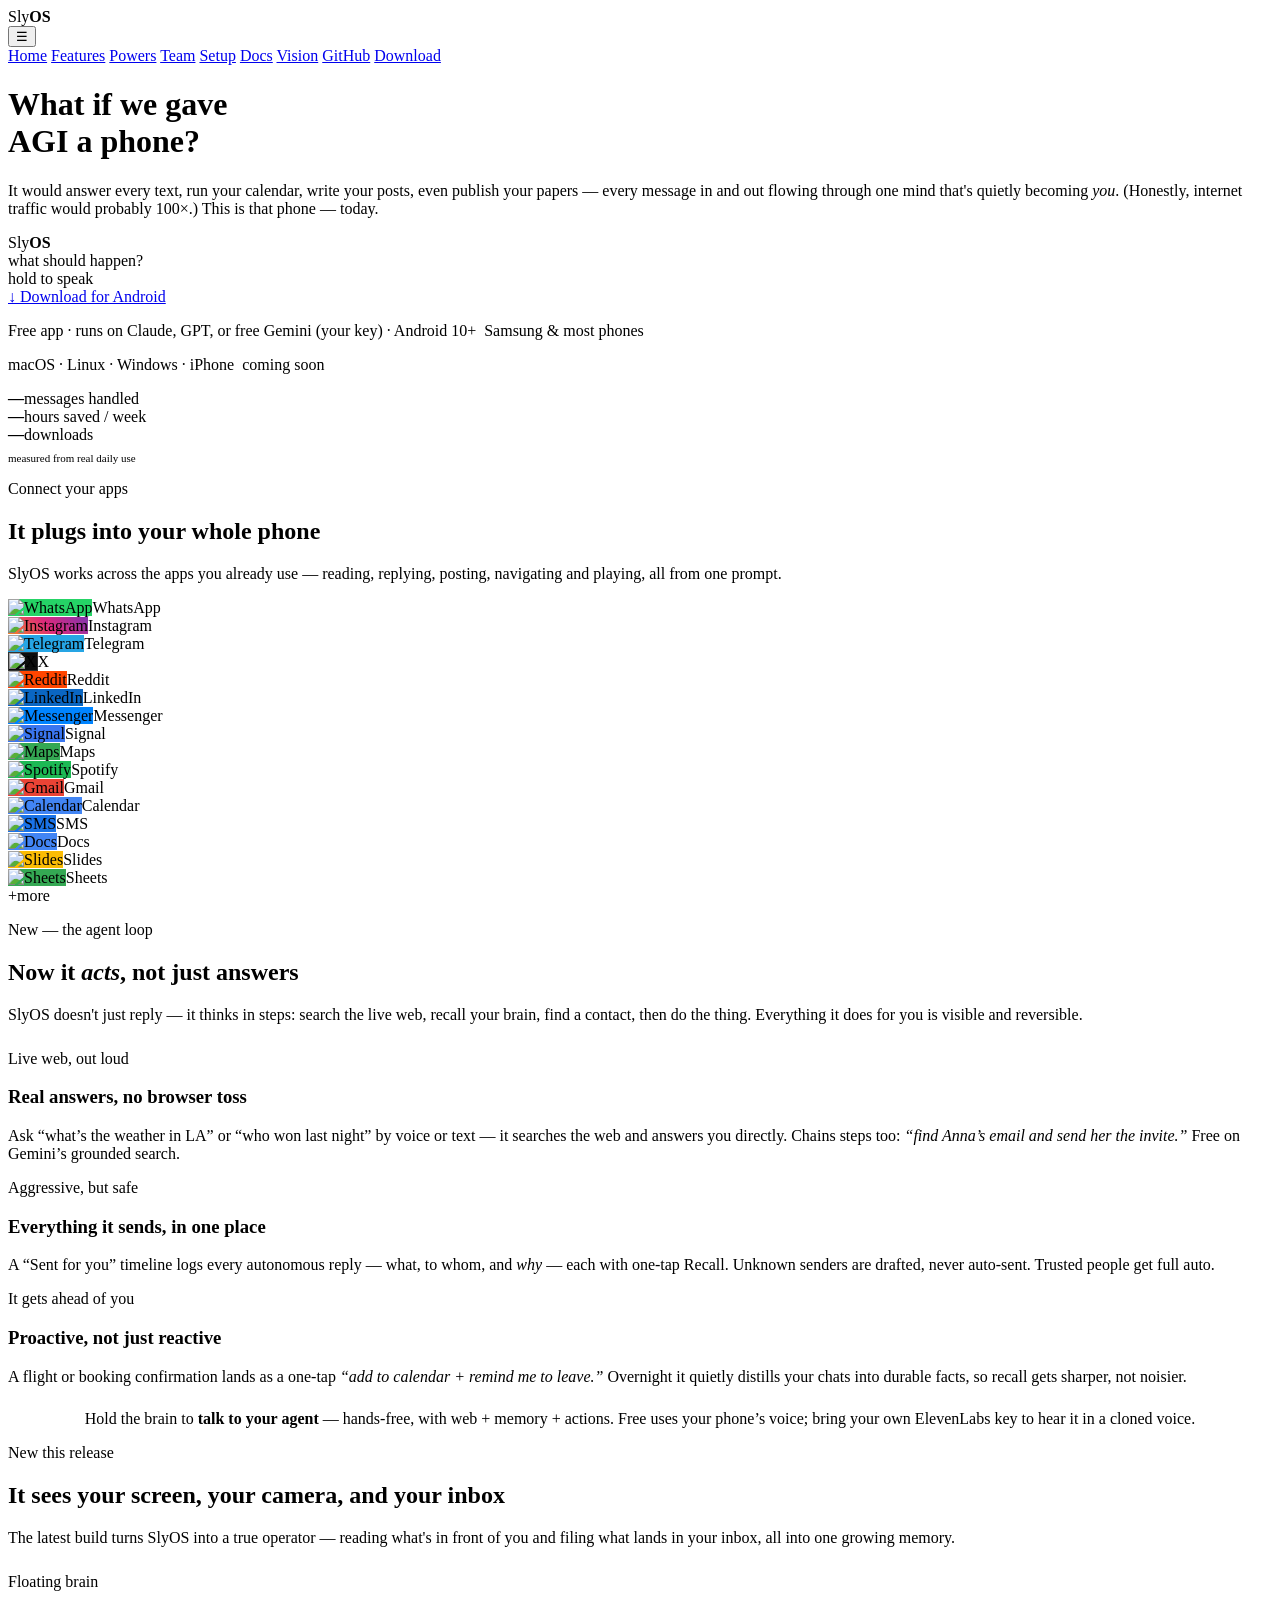
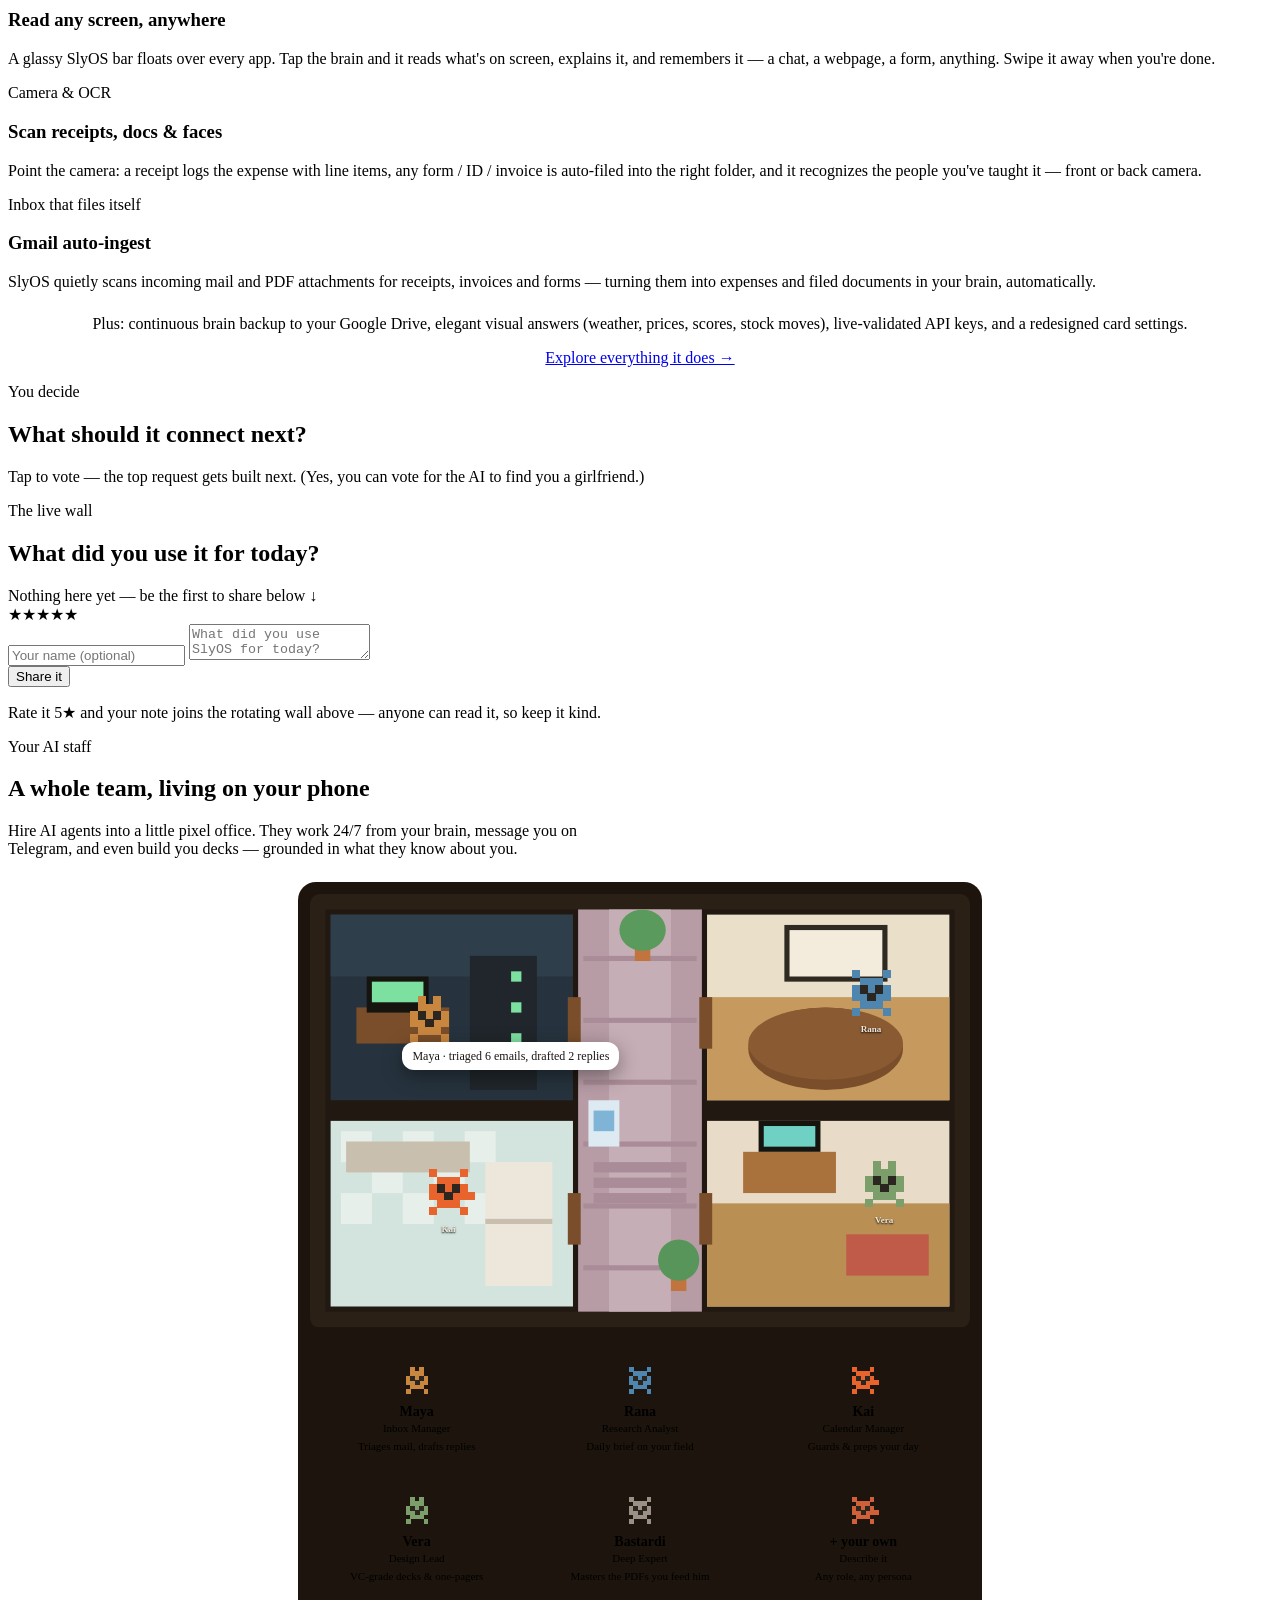
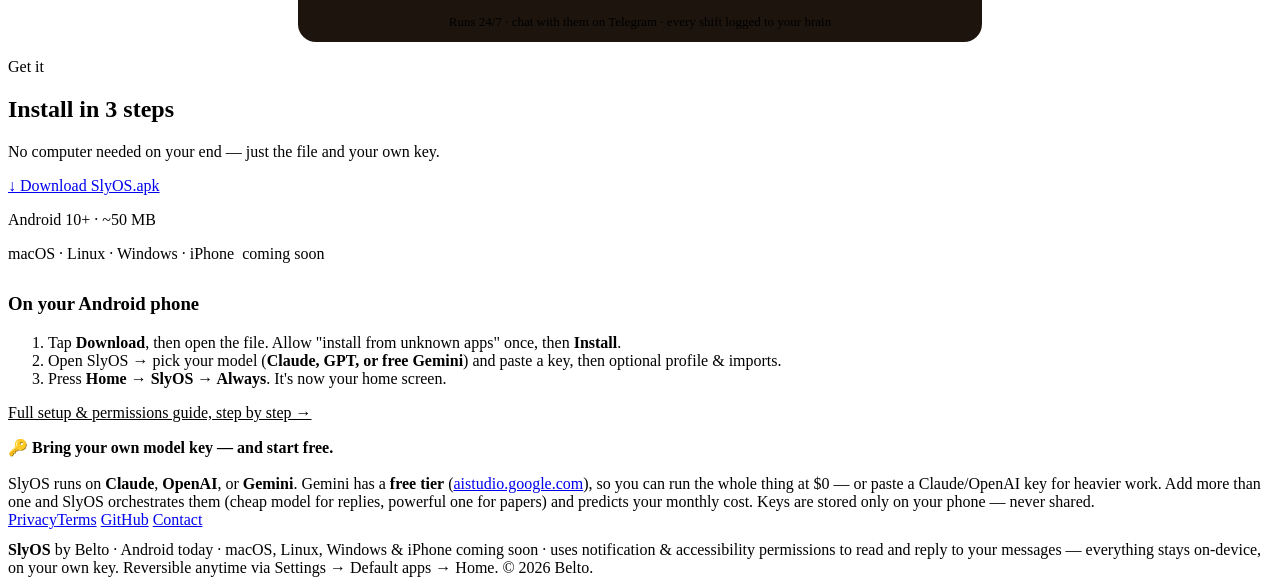
==== docs/index.html @ 4b9c0c4d "Fix over-eager summon (only auto-listen while an agent waits); guaranteed doc build fallback so a de" ====
<!DOCTYPE html>
<html lang="en">
<head>
<meta charset="UTF-8">
<meta name="viewport" content="width=device-width, initial-scale=1">
<title>SlyOS — What if we gave AGI a phone?</title>
<meta name="description" content="SlyOS turns your Android into one agent that answers every message in your voice, runs your apps, and builds a memory that’s becoming you. Runs free on Gemini, or your Claude/OpenAI key.">
<!-- Open Graph / Twitter -->
<meta property="og:type" content="website">
<meta property="og:title" content="What if we gave AGI a phone?">
<meta property="og:description" content="SlyOS turns your Android into one agent that answers every message in your voice, runs your apps, and builds a memory that's quietly becoming you. This is that phone.">
<meta property="og:url" content="https://slyos.world">
<meta property="og:image" content="https://slyos.world/og.png">
<meta name="twitter:card" content="summary_large_image">
<meta name="twitter:title" content="What if we gave AGI a phone?">
<meta name="twitter:description" content="One agent that answers every message in your voice, runs your apps, and builds a memory that's becoming you. This is that phone.">
<meta name="twitter:image" content="https://slyos.world/og.png">
<meta name="theme-color" content="#15120E">
<script>if (matchMedia('(prefers-reduced-motion: no-preference)').matches) document.documentElement.classList.add('anim');</script>

<!-- Favicons -->
<link rel="icon" type="image/svg+xml" href="/favicon.svg">
<link rel="icon" type="image/png" sizes="32x32" href="/favicon-32.png">
<link rel="apple-touch-icon" href="/apple-touch-icon.png">

<link rel="preconnect" href="https://fonts.googleapis.com">
<link rel="preconnect" href="https://fonts.gstatic.com" crossorigin>
<link href="https://fonts.googleapis.com/css2?family=Cormorant:ital,wght@0,400;1,300;1,400;1,500&display=swap" rel="stylesheet">
<link rel="stylesheet" href="/style.css">
</head>
<body>
<div class="wrap">

  <nav>
    <div class="logo"><a href="/" style="color:inherit;text-decoration:none">Sly<b>OS</b></a></div>
    <button class="navtoggle" aria-label="Menu" onclick="this.parentNode.querySelector('.navlinks').classList.toggle('open')">☰</button>
    <div class="navlinks" onclick="this.classList.remove('open')">
      <a href="/">Home</a>
      <a href="/features.html">Features</a>
      <a href="/store.html">Powers</a>
      <a href="/#team">Team</a>
      <a href="/setup.html">Setup</a>
      <a href="/docs.html">Docs</a>
      <a href="/vision.html">Vision</a>
      <a href="https://github.com/BeltoAI/Ai_Operating_System">GitHub</a>
      <a href="/#get" class="navdl">Download</a>
    </div>
  </nav>

  <!-- HERO -->
  <div class="hero">
    <div class="hcopy">
      <h1>What if we gave<br>AGI a phone?</h1>
      <p class="lede">It would answer every text, run your calendar, write your posts, even publish your papers —
        every message in and out flowing through one mind that's quietly becoming <em>you</em>. (Honestly, internet
        traffic would probably 100×.) This is that phone — today.</p>
    </div>
    <div class="phonewrap">
      <div class="phone"><div class="screen"><div class="notch"></div>
        <div class="pw">Sly<b>OS</b></div>
        <div class="hero-stage" id="heroStage">
          <div class="spacer"></div>
          <div class="ask">what should happen?</div>
          <div class="inputrow"><span class="typed" id="heroType"></span><span class="caret"></span></div>
          <div class="results" id="heroResults"></div>
          <div class="spacer"></div>
          <div class="speak"><span class="mic"></span> hold to speak</div>
        </div>
        <div class="navbar" data-active="home"></div>
      </div></div>
    </div>
    <div class="hcta">
      <a class="btn" href="#get">↓ Download for Android</a>
      <p class="sub">Free app · runs on Claude, GPT, or free Gemini (your key) · Android 10+ &nbsp;<span class="pill">Samsung &amp; most phones</span></p>
      <p class="sub" style="margin-top:6px;color:var(--faint)">macOS · Linux · Windows · iPhone &nbsp;<span class="pill">coming soon</span></p>
      <div class="stats">
        <div><b id="msgsStat">—</b><span>messages handled</span></div>
        <div><b id="savedStat">—</b><span>hours saved / week</span></div>
        <div><b id="dlcount">—</b><span>downloads</span></div>
      </div>
      <div style="font-size:11px;color:var(--faint);margin-top:8px">measured from real daily use</div>
    </div>
  </div>

  <!-- CONNECT YOUR APPS -->
  <section id="features">
    <p class="eyebrow">Connect your apps</p>
    <h2>It plugs into your whole phone</h2>
    <p class="muted">SlyOS works across the apps you already use — reading, replying, posting, navigating and playing, all from one prompt.</p>
    <div class="apps">
      <div class="apptile"><span class="ico" style="background:#25D366"><img src="https://cdn.simpleicons.org/whatsapp/white" alt="WhatsApp"></span><span class="nm">WhatsApp</span></div>
      <div class="apptile"><span class="ico" style="background:linear-gradient(45deg,#F58529,#DD2A7B,#8134AF)"><img src="https://cdn.simpleicons.org/instagram/white" alt="Instagram"></span><span class="nm">Instagram</span></div>
      <div class="apptile"><span class="ico" style="background:#26A5E4"><img src="https://cdn.simpleicons.org/telegram/white" alt="Telegram"></span><span class="nm">Telegram</span></div>
      <div class="apptile"><span class="ico" style="background:#0d0d0d;border:1px solid #333"><img src="https://cdn.simpleicons.org/x/white" alt="X"></span><span class="nm">X</span></div>
      <div class="apptile"><span class="ico" style="background:#FF4500"><img src="https://cdn.simpleicons.org/reddit/white" alt="Reddit"></span><span class="nm">Reddit</span></div>
      <div class="apptile"><span class="ico" style="background:#0A66C2"><img src="https://cdn.simpleicons.org/linkedin/white" alt="LinkedIn"></span><span class="nm">LinkedIn</span></div>
      <div class="apptile"><span class="ico" style="background:#0084FF"><img src="https://cdn.simpleicons.org/messenger/white" alt="Messenger"></span><span class="nm">Messenger</span></div>
      <div class="apptile"><span class="ico" style="background:#3A76F0"><img src="https://cdn.simpleicons.org/signal/white" alt="Signal"></span><span class="nm">Signal</span></div>
      <div class="apptile"><span class="ico" style="background:#34A853"><img src="https://cdn.simpleicons.org/googlemaps/white" alt="Maps"></span><span class="nm">Maps</span></div>
      <div class="apptile"><span class="ico" style="background:#1DB954"><img src="https://cdn.simpleicons.org/spotify/white" alt="Spotify"></span><span class="nm">Spotify</span></div>
      <div class="apptile"><span class="ico" style="background:#EA4335"><img src="https://cdn.simpleicons.org/gmail/white" alt="Gmail"></span><span class="nm">Gmail</span></div>
      <div class="apptile"><span class="ico" style="background:#4285F4"><img src="https://cdn.simpleicons.org/googlecalendar/white" alt="Calendar"></span><span class="nm">Calendar</span></div>
      <div class="apptile"><span class="ico" style="background:#1A73E8"><img src="https://cdn.simpleicons.org/googlemessages/white" alt="SMS"></span><span class="nm">SMS</span></div>
      <div class="apptile"><span class="ico" style="background:#4285F4"><img src="https://cdn.simpleicons.org/googledocs/white" alt="Docs"></span><span class="nm">Docs</span></div>
      <div class="apptile"><span class="ico" style="background:#FBBC04"><img src="https://cdn.simpleicons.org/googleslides/white" alt="Slides"></span><span class="nm">Slides</span></div>
      <div class="apptile"><span class="ico" style="background:#34A853"><img src="https://cdn.simpleicons.org/googlesheets/white" alt="Sheets"></span><span class="nm">Sheets</span></div>
      <div class="apptile"><span class="ico" style="background:var(--card);border:1px solid var(--line);color:var(--faint)">+</span><span class="nm">more</span></div>
    </div>
  </section>

  <!-- IT ACTS, NOT JUST ANSWERS -->
  <section id="agentic">
    <p class="eyebrow">New — the agent loop</p>
    <h2>Now it <em>acts</em>, not just answers</h2>
    <p class="muted">SlyOS doesn't just reply — it thinks in steps: search the live web, recall your brain, find a contact, then do the thing. Everything it does for you is visible and reversible.</p>
    <div class="demos" style="margin-top:26px">
      <div class="card">
        <div class="eyebrow" style="color:var(--accent)">Live web, out loud</div>
        <h3>Real answers, no browser toss</h3>
        <p class="muted">Ask “what’s the weather in LA” or “who won last night” by voice or text — it searches the web and answers you directly. Chains steps too: <em>“find Anna’s email and send her the invite.”</em> Free on Gemini’s grounded search.</p>
      </div>
      <div class="card">
        <div class="eyebrow" style="color:var(--accent)">Aggressive, but safe</div>
        <h3>Everything it sends, in one place</h3>
        <p class="muted">A “Sent for you” timeline logs every autonomous reply — what, to whom, and <em>why</em> — each with one-tap Recall. Unknown senders are drafted, never auto-sent. Trusted people get full auto.</p>
      </div>
      <div class="card">
        <div class="eyebrow" style="color:var(--accent)">It gets ahead of you</div>
        <h3>Proactive, not just reactive</h3>
        <p class="muted">A flight or booking confirmation lands as a one-tap <em>“add to calendar + remind me to leave.”</em> Overnight it quietly distills your chats into durable facts, so recall gets sharper, not noisier.</p>
      </div>
    </div>
    <p class="muted" style="text-align:center;margin-top:24px">Hold the brain to <b>talk to your agent</b> — hands-free, with web + memory + actions. Free uses your phone’s voice; bring your own ElevenLabs key to hear it in a cloned voice.</p>
  </section>

  <!-- NEW CAPABILITIES -->
  <section id="new">
    <p class="eyebrow">New this release</p>
    <h2>It sees your screen, your camera, and your inbox</h2>
    <p class="muted">The latest build turns SlyOS into a true operator — reading what's in front of you and filing what lands in your inbox, all into one growing memory.</p>
    <div class="demos" style="margin-top:26px">
      <div class="card">
        <div class="eyebrow" style="color:var(--accent)">Floating brain</div>
        <h3>Read any screen, anywhere</h3>
        <p class="muted">A glassy SlyOS bar floats over every app. Tap the brain and it reads what's on screen, explains it, and remembers it — a chat, a webpage, a form, anything. Swipe it away when you're done.</p>
      </div>
      <div class="card">
        <div class="eyebrow" style="color:var(--accent)">Camera &amp; OCR</div>
        <h3>Scan receipts, docs &amp; faces</h3>
        <p class="muted">Point the camera: a receipt logs the expense with line items, any form / ID / invoice is auto-filed into the right folder, and it recognizes the people you've taught it — front or back camera.</p>
      </div>
      <div class="card">
        <div class="eyebrow" style="color:var(--accent)">Inbox that files itself</div>
        <h3>Gmail auto-ingest</h3>
        <p class="muted">SlyOS quietly scans incoming mail and PDF attachments for receipts, invoices and forms — turning them into expenses and filed documents in your brain, automatically.</p>
      </div>
    </div>
    <p class="muted" style="text-align:center;margin-top:24px">Plus: continuous brain backup to your Google Drive, elegant visual answers (weather, prices, scores, stock moves), live-validated API keys, and a redesigned card settings.</p>
  </section>

  <section style="text-align:center"><a class="btn" href="/features.html">Explore everything it does →</a></section>

  <!-- VOTE NEXT -->
  <section>
    <p class="eyebrow">You decide</p>
    <h2>What should it connect next?</h2>
    <p class="muted">Tap to vote — the top request gets built next. (Yes, you can vote for the AI to find you a girlfriend.)</p>
    <div class="vote" id="voteBoard"></div>
  </section>
  <!-- LIVE WALL -->
  <section>
    <p class="eyebrow">The live wall</p>
    <h2>What did you use it for today?</h2>
    <div class="fbwrap"><div class="fbtrack" id="fbtrack">
      <div class="fbempty" id="fbempty">Nothing here yet — be the first to share below ↓</div>
    </div></div>
    <div class="fbform">
      <div class="stars-in" id="starsIn" aria-label="Your rating">
        <span data-v="1">★</span><span data-v="2">★</span><span data-v="3">★</span><span data-v="4">★</span><span data-v="5">★</span>
      </div>
      <input id="fbName" maxlength="40" placeholder="Your name (optional)">
      <textarea id="fbText" maxlength="280" rows="2" placeholder="What did you use SlyOS for today?"></textarea>
      <div class="fbrow">
        <button id="fbSend" class="btn" type="button">Share it</button>
        <span id="fbMsg" class="fbmsg"></span>
      </div>
      <p class="fbnote">Rate it 5★ and your note joins the rotating wall above — anyone can read it, so keep it kind.</p>
    </div>
  </section>

  <!-- TEAM -->
  <style>
    .teamsec .muted{ max-width:600px }
    .office{ position:relative; margin:24px auto 0; max-width:660px; background:#1c140d; border:1px solid var(--line);
      border-radius:18px; padding:12px; overflow:hidden }
    .officefloor{ position:relative; aspect-ratio:128/84; border-radius:10px; overflow:hidden }
    .officefloor > svg.bg{ position:absolute; inset:0; width:100%; height:100%; display:block; image-rendering:pixelated }
    .agent{ position:absolute; width:14%; text-align:center; z-index:2; animation:float 5s ease-in-out infinite }
    .agent .pet{ width:74%; margin:0 auto; aspect-ratio:1; image-rendering:pixelated }
    .agent .pet svg{ width:100%; height:100%; display:block }
    .agent .nm{ font-size:9px; color:#F2E9DC; margin-top:1px; font-weight:600; text-shadow:0 1px 2px #000 }
    @keyframes float{ 0%,100%{ transform:translateY(0) } 50%{ transform:translateY(-6px) } }
    .bubble{ position:absolute; background:#fff; color:#1A1714; font-size:12px; padding:6px 10px; border-radius:12px;
      max-width:220px; opacity:0; transform:translateY(6px); transition:opacity .4s, transform .4s; pointer-events:none;
      z-index:5; line-height:1.4; box-shadow:0 6px 20px rgba(0,0,0,.4) }
    .bubble.show{ opacity:1; transform:translateY(0) }
    .bubble.need{ color:var(--accent) }
    .hires{ display:grid; grid-template-columns:repeat(3,1fr); gap:10px; margin-top:18px }
    .hire{ background:var(--card); border:1px solid var(--line); border-radius:14px; padding:12px; text-align:center }
    .hire .pet{ width:40px; height:40px; margin:0 auto 6px; image-rendering:pixelated }
    .hire .pet svg{ width:100%; height:100%; display:block }
    .hire .hn{ font-size:14px; color:var(--ink); font-weight:600 }
    .hire .hr{ font-size:11px; color:var(--accent); margin-top:2px }
    .hire .hd{ font-size:11px; color:var(--faint); margin-top:5px; line-height:1.4 }
    .brainnote{ text-align:center; font-size:13px; color:var(--faint); margin-top:18px }
    @media (max-width:600px){
      .office{ padding:8px }
      .agent .nm{ font-size:7px }
      .bubble{ max-width:150px; font-size:11px; padding:5px 8px }
      .hires{ grid-template-columns:repeat(2,1fr); gap:8px }
    }
  </style>
  <section id="team" class="teamsec">
    <p class="eyebrow">Your AI staff</p>
    <h2>A whole team, living on your phone</h2>
    <p class="muted">Hire AI agents into a little pixel office. They work 24/7 from your brain, message you on Telegram, and even build you decks — grounded in what they know about you.</p>
    <div class="office">
      <div class="officefloor" id="officefloor">
        <svg class="bg" viewBox="0 0 128 84" preserveAspectRatio="none" xmlns="http://www.w3.org/2000/svg">
          <rect width="128" height="84" fill="#2A2016"/><rect x="3" y="3" width="122" height="78" fill="#211812"/>
          <!-- hallway -->
          <rect x="52" y="3" width="24" height="78" fill="#B79CA6"/><rect x="58" y="3" width="12" height="78" fill="#C6AEB6"/>
          <g fill="#A98C97"><rect x="53" y="12" width="22" height="1"/><rect x="53" y="24" width="22" height="1"/><rect x="53" y="36" width="22" height="1"/><rect x="53" y="48" width="22" height="1"/><rect x="53" y="60" width="22" height="1"/><rect x="53" y="72" width="22" height="1"/></g>
          <!-- staircase -->
          <g fill="#A98C97"><rect x="55" y="52" width="18" height="2"/><rect x="55" y="55" width="18" height="2"/><rect x="55" y="58" width="18" height="2"/></g>
          <!-- water cooler + plants -->
          <rect x="54" y="40" width="6" height="9" fill="#DDEAF2"/><rect x="55" y="42" width="4" height="4" fill="#7FB4D6"/>
          <rect x="63" y="8" width="3" height="5" fill="#C1743E"/><ellipse cx="64.5" cy="7" rx="4.5" ry="4" fill="#5A9A5C"/>
          <rect x="70" y="72" width="3" height="5" fill="#C1743E"/><ellipse cx="71.5" cy="71" rx="4" ry="4" fill="#57955A"/>
          <!-- DEV (top-left) -->
          <rect x="4" y="4" width="47" height="36" fill="#26333E"/><rect x="4" y="4" width="47" height="12" fill="#2E3E4A"/>
          <rect x="9" y="22" width="18" height="7" fill="#7A4E2A"/><rect x="11" y="16" width="12" height="7" fill="#15140F"/><rect x="12" y="17" width="10" height="4" fill="#7CE0A0"/>
          <rect x="31" y="12" width="13" height="26" fill="#20262B"/><g fill="#7CE0A0"><rect x="39" y="15" width="2" height="2"/><rect x="39" y="21" width="2" height="2"/><rect x="39" y="27" width="2" height="2"/></g>
          <!-- MEETING (top-right) -->
          <rect x="77" y="4" width="47" height="36" fill="#EADFC9"/><rect x="77" y="20" width="47" height="20" fill="#C69A5E"/>
          <rect x="92" y="6" width="20" height="11" fill="#2E2A22"/><rect x="93" y="7" width="18" height="9" fill="#F3ECDD"/>
          <ellipse cx="100" cy="30" rx="15" ry="8" fill="#7A4E2A"/><ellipse cx="100" cy="29" rx="15" ry="7" fill="#8A5A32"/>
          <!-- KITCHEN (bottom-left) -->
          <rect x="4" y="44" width="47" height="36" fill="#D3E4DE"/>
          <g fill="#E7EFEB"><rect x="6" y="46" width="6" height="6"/><rect x="18" y="46" width="6" height="6"/><rect x="30" y="46" width="6" height="6"/><rect x="12" y="52" width="6" height="6"/><rect x="24" y="52" width="6" height="6"/><rect x="6" y="58" width="6" height="6"/><rect x="18" y="58" width="6" height="6"/><rect x="30" y="58" width="6" height="6"/></g>
          <rect x="7" y="48" width="24" height="6" fill="#C9BFAE"/><rect x="34" y="52" width="13" height="24" fill="#EDE7DB"/><rect x="34" y="63" width="13" height="1" fill="#C9BFAE"/>
          <!-- HR (bottom-right) -->
          <rect x="77" y="44" width="47" height="36" fill="#E8DCC8"/><rect x="77" y="60" width="47" height="20" fill="#B98F53"/>
          <rect x="84" y="50" width="18" height="8" fill="#A9713C"/><rect x="87" y="44" width="12" height="6" fill="#15140F"/><rect x="88" y="45" width="10" height="4" fill="#6FD0C4"/>
          <rect x="104" y="66" width="16" height="8" fill="#C05B4A"/>
          <!-- doors -->
          <g fill="#7A4E2A"><rect x="50" y="20" width="2.5" height="10"/><rect x="75.5" y="20" width="2.5" height="10"/><rect x="50" y="58" width="2.5" height="10"/><rect x="75.5" y="58" width="2.5" height="10"/></g>
        </svg>
        <div class="agent" style="left:11%; top:20%"><div class="pet" data-sp="0" data-col="#C9863F"></div><div class="nm">Maya</div></div>
        <div class="agent" style="left:78%; top:14%; animation-delay:1.1s"><div class="pet" data-sp="1" data-col="#4E86B0"></div><div class="nm">Rana</div></div>
        <div class="agent" style="left:14%; top:60%; animation-delay:.7s"><div class="pet" data-sp="2" data-col="#E8642C"></div><div class="nm">Kai</div></div>
        <div class="agent" style="left:80%; top:58%; animation-delay:1.6s"><div class="pet" data-sp="0" data-col="#7B9E6B"></div><div class="nm">Vera</div></div>
        <div class="bubble" id="bubble"></div>
      </div>
      <div class="hires">
        <div class="hire"><div class="pet" data-sp="0" data-col="#C9863F"></div><div class="hn">Maya</div><div class="hr">Inbox Manager</div><div class="hd">Triages mail, drafts replies</div></div>
        <div class="hire"><div class="pet" data-sp="1" data-col="#4E86B0"></div><div class="hn">Rana</div><div class="hr">Research Analyst</div><div class="hd">Daily brief on your field</div></div>
        <div class="hire"><div class="pet" data-sp="2" data-col="#E8642C"></div><div class="hn">Kai</div><div class="hr">Calendar Manager</div><div class="hd">Guards & preps your day</div></div>
        <div class="hire"><div class="pet" data-sp="0" data-col="#7B9E6B"></div><div class="hn">Vera</div><div class="hr">Design Lead</div><div class="hd">VC-grade decks & one-pagers</div></div>
        <div class="hire"><div class="pet" data-sp="1" data-col="#9A9085"></div><div class="hn">Bastardi</div><div class="hr">Deep Expert</div><div class="hd">Masters the PDFs you feed him</div></div>
        <div class="hire"><div class="pet" data-sp="2" data-col="#D0603A"></div><div class="hn">+ your own</div><div class="hr">Describe it</div><div class="hd">Any role, any persona</div></div>
      </div>
      <div class="brainnote">Runs 24/7 · chat with them on Telegram · every shift logged to your brain</div>
    </div>
  </section>

  <!-- GET IT -->
  <section id="get">
    <p class="eyebrow">Get it</p>
    <h2>Install in 3 steps</h2>
    <p class="muted">No computer needed on your end — just the file and your own key.</p>
    <a class="btn" href="https://github.com/BeltoAI/Ai_Operating_System/releases/latest/download/SlyOS.apk">↓ Download SlyOS.apk</a>
    <p class="sub">Android 10+ · ~50 MB</p>
    <p class="sub" style="margin-bottom:30px;color:var(--faint)">macOS · Linux · Windows · iPhone &nbsp;<span class="pill">coming soon</span></p>
    <div class="row2">
      <div class="card"><h3>On your Android phone</h3>
        <ol>
          <li>Tap <strong>Download</strong>, then open the file. Allow "install from unknown apps" once, then <strong>Install</strong>.</li>
          <li>Open SlyOS → pick your model (<strong>Claude, GPT, or free Gemini</strong>) and paste a key, then optional profile &amp; imports.</li>
          <li>Press <strong>Home → SlyOS → Always</strong>. It's now your home screen.</li>
        </ol>
        <p style="margin-top:14px"><a href="/setup.html" style="color:var(--accent)">Full setup &amp; permissions guide, step by step →</a></p>
      </div>
      <div class="key">
        🔑 <strong>Bring your own model key — and start free.</strong><br><br>
        SlyOS runs on <strong>Claude</strong>, <strong>OpenAI</strong>, or <strong>Gemini</strong>. Gemini has a
        <strong>free tier</strong> (<a href="https://aistudio.google.com/app/apikey">aistudio.google.com</a>),
        so you can run the whole thing at $0 — or paste a Claude/OpenAI key for heavier work. Add more than one
        and SlyOS orchestrates them (cheap model for replies, powerful one for papers) and predicts your monthly
        cost. Keys are stored only on your phone — never shared.
      </div>
    </div>
  </section>
  <footer>
    <div style="margin-bottom:12px">
      <a href="/privacy.html">Privacy</a><a href="/terms.html">Terms</a>
      <a href="https://github.com/BeltoAI/Ai_Operating_System">GitHub</a>
      <a href="mailto:support@belto.world">Contact</a>
    </div>
    <strong>SlyOS</strong> by Belto · Android today · macOS, Linux, Windows &amp; iPhone coming soon · uses notification &amp; accessibility permissions to
    read and reply to your messages — everything stays on-device, on your own key. Reversible anytime via
    Settings → Default apps → Home. © 2026 Belto.
  </footer>

</div>
<script src="/app.js"></script>
<script>
(function(){
  var bubble=document.getElementById('bubble');
  var DARK='#2C2620';
  function pet(sp,col){
    var body=[[2,4],[3,4],[4,4],[5,4],[6,4],[2,5],[3,5],[4,5],[5,5],[6,5],[3,6],[4,6],[5,6],[3,3],[4,3],[5,3]];
    var ears = sp===0?[[3,2],[5,2]] : sp===3?[[3,1],[3,2],[5,1],[5,2]] : [[2,2],[3,3],[6,2],[5,3]];
    var dark=[[3,4],[5,4],[4,5]], feet=[[2,7],[6,7]], tail = sp===2?[[7,5]]:[];
    function r(list,c){ return list.map(function(q){return '<rect x="'+q[0]*5+'" y="'+q[1]*5+'" width="5.4" height="5.4" fill="'+c+'"/>';}).join(''); }
    return '<svg viewBox="0 0 45 45" shape-rendering="crispEdges">'+r(body,col)+r(ears,col)+r(feet,col)+r(tail,col)+r(dark,DARK)+'</svg>';
  }
  [].forEach.call(document.querySelectorAll('.pet'),function(el){ el.innerHTML=pet(+el.dataset.sp, el.dataset.col); });
  if(!bubble) return;
  var script=[
    {x:'14%',y:'34%',t:'Maya · triaged 6 emails, drafted 2 replies',need:false},
    {x:'80%',y:'26%',t:'Rana · your daily brief is ready',need:false},
    {x:'16%',y:'70%',t:'Kai · added a Meet link to your 3pm',need:false},
    {x:'80%',y:'68%',t:'Vera · deck for Sharon — sent to your chat',need:false},
    {x:'50%',y:'40%',t:'Bastardi · needs your call on the vendor',need:true}
  ];
  var i=0;
  function tick(){
    var s=script[i%script.length];
    bubble.style.left=s.x; bubble.style.top=s.y;
    bubble.textContent=s.t; bubble.className='bubble'+(s.need?' need':'');
    void bubble.offsetWidth; bubble.classList.add('show');
    setTimeout(function(){bubble.classList.remove('show')},2800);
    i++;
  }
  tick(); setInterval(tick,3400);
})();
</script>
</body>
</html>
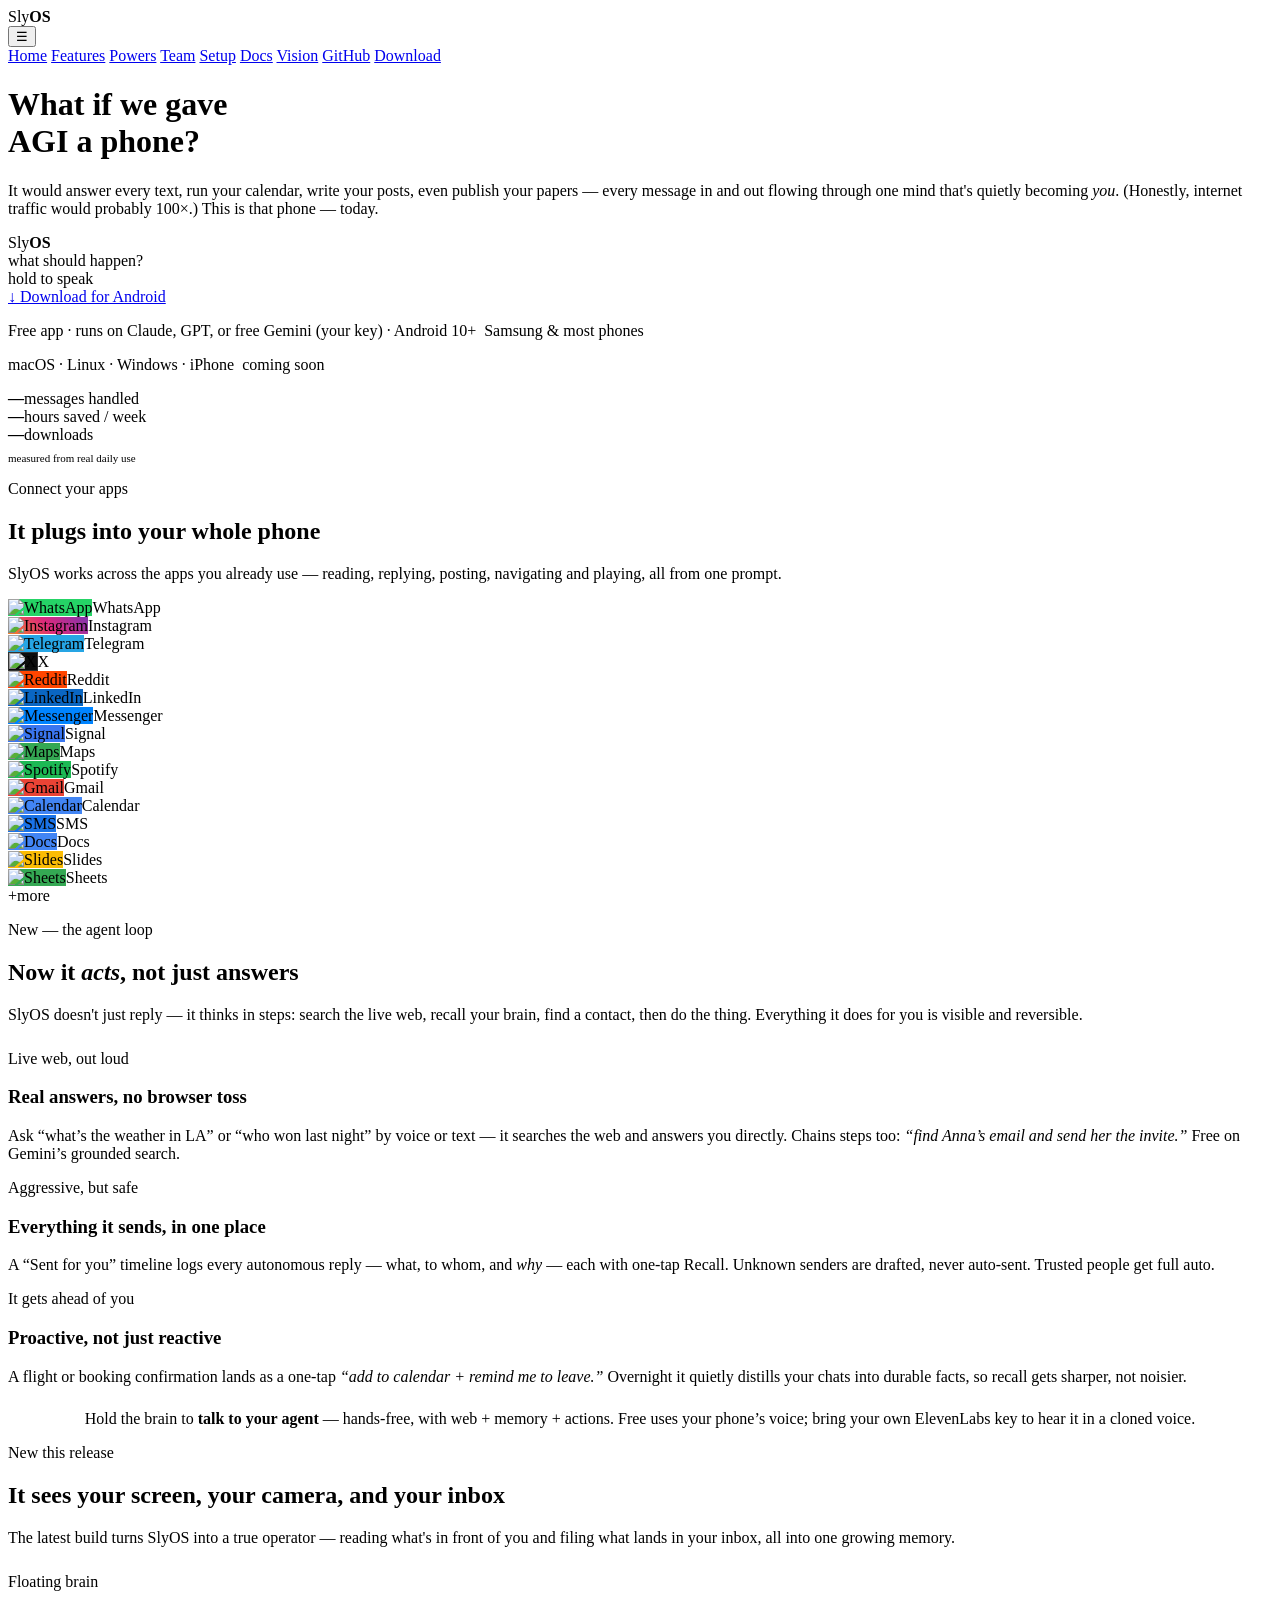
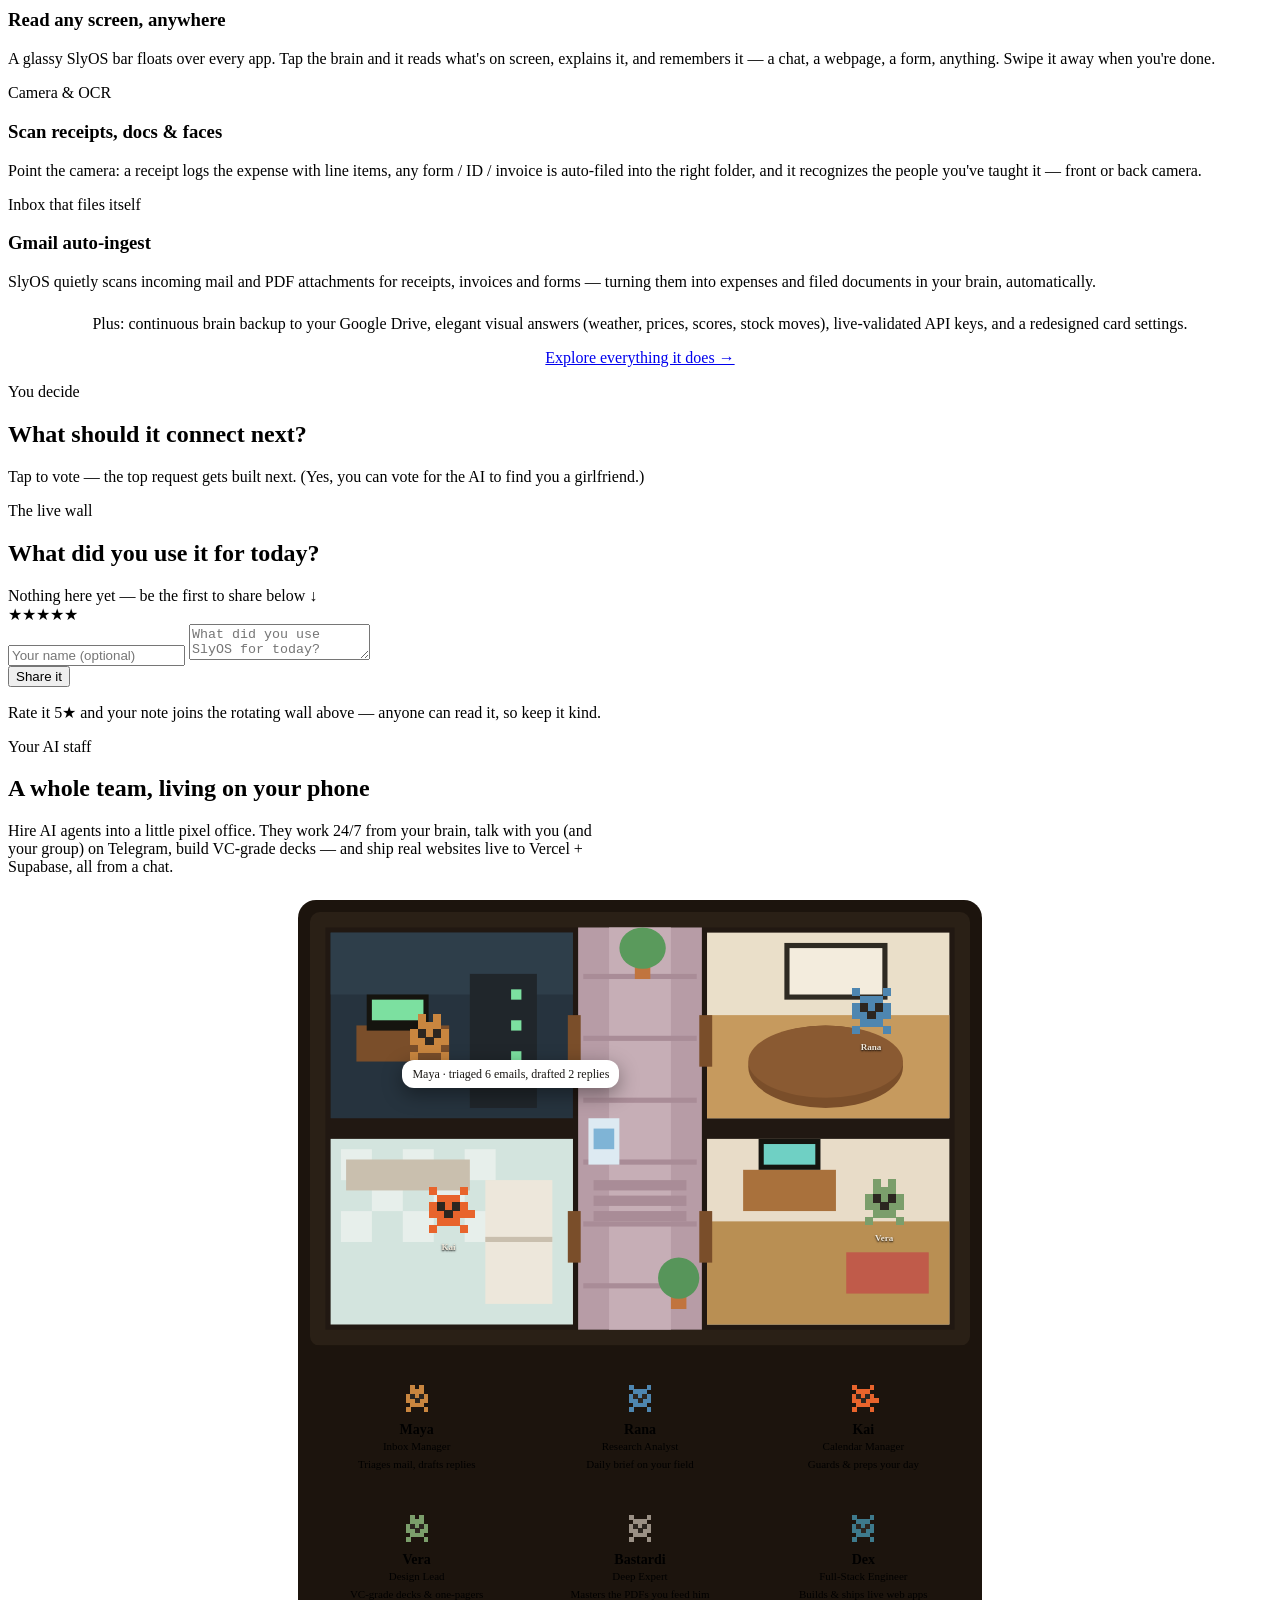
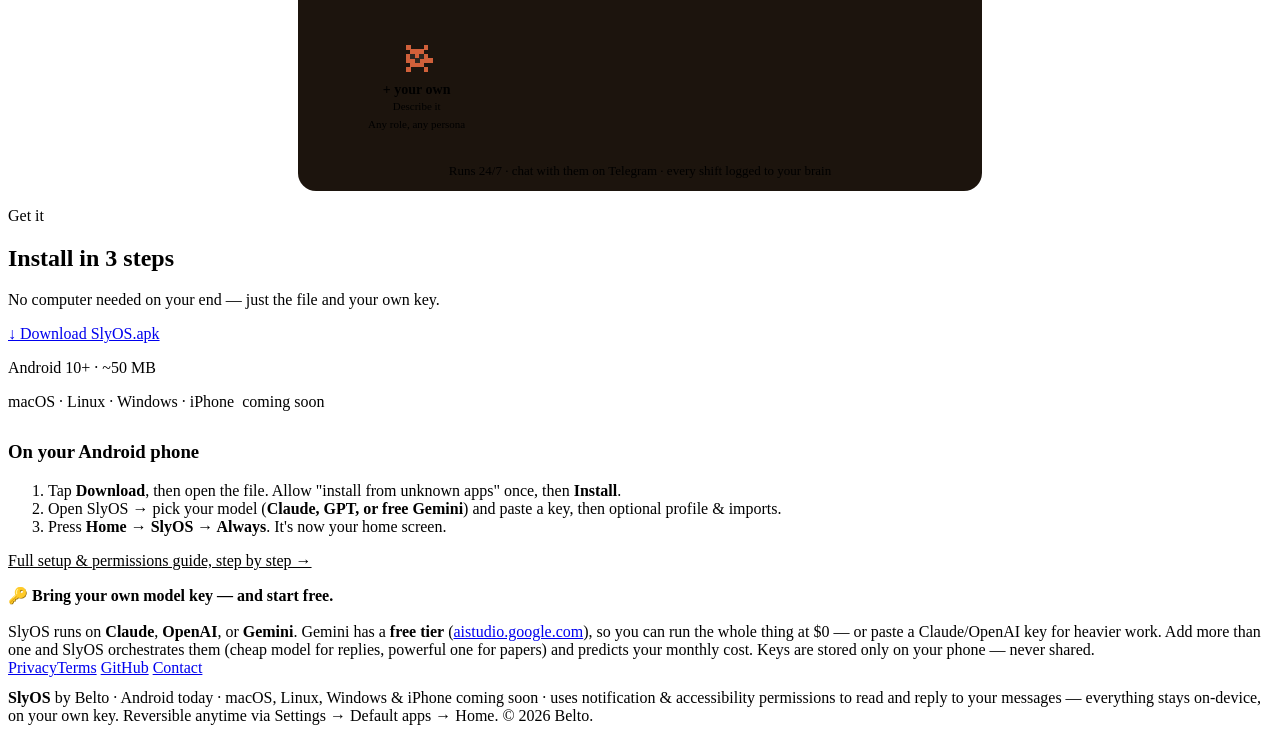
==== commit c5827452: "Website: add Dex (Full-Stack Engineer) to Team hires, mention live Vercel+Supabase deploy in intro +" ====
--- a/docs/index.html
+++ b/docs/index.html
@@ -223,7 +223,7 @@
   <section id="team" class="teamsec">
     <p class="eyebrow">Your AI staff</p>
     <h2>A whole team, living on your phone</h2>
-    <p class="muted">Hire AI agents into a little pixel office. They work 24/7 from your brain, message you on Telegram, and even build you decks — grounded in what they know about you.</p>
+    <p class="muted">Hire AI agents into a little pixel office. They work 24/7 from your brain, talk with you (and your group) on Telegram, build VC-grade decks — and ship real websites live to Vercel + Supabase, all from a chat.</p>
     <div class="office">
       <div class="officefloor" id="officefloor">
         <svg class="bg" viewBox="0 0 128 84" preserveAspectRatio="none" xmlns="http://www.w3.org/2000/svg">
@@ -268,6 +268,7 @@
         <div class="hire"><div class="pet" data-sp="2" data-col="#E8642C"></div><div class="hn">Kai</div><div class="hr">Calendar Manager</div><div class="hd">Guards & preps your day</div></div>
         <div class="hire"><div class="pet" data-sp="0" data-col="#7B9E6B"></div><div class="hn">Vera</div><div class="hr">Design Lead</div><div class="hd">VC-grade decks & one-pagers</div></div>
         <div class="hire"><div class="pet" data-sp="1" data-col="#9A9085"></div><div class="hn">Bastardi</div><div class="hr">Deep Expert</div><div class="hd">Masters the PDFs you feed him</div></div>
+        <div class="hire"><div class="pet" data-sp="1" data-col="#3E7A8C"></div><div class="hn">Dex</div><div class="hr">Full-Stack Engineer</div><div class="hd">Builds &amp; ships live web apps</div></div>
         <div class="hire"><div class="pet" data-sp="2" data-col="#D0603A"></div><div class="hn">+ your own</div><div class="hr">Describe it</div><div class="hd">Any role, any persona</div></div>
       </div>
       <div class="brainnote">Runs 24/7 · chat with them on Telegram · every shift logged to your brain</div>
@@ -332,6 +333,7 @@
     {x:'80%',y:'26%',t:'Rana · your daily brief is ready',need:false},
     {x:'16%',y:'70%',t:'Kai · added a Meet link to your 3pm',need:false},
     {x:'80%',y:'68%',t:'Vera · deck for Sharon — sent to your chat',need:false},
+    {x:'50%',y:'40%',t:'Dex · shipped ron-peptides.vercel.app — live ✓',need:false},
     {x:'50%',y:'40%',t:'Bastardi · needs your call on the vendor',need:true}
   ];
   var i=0;
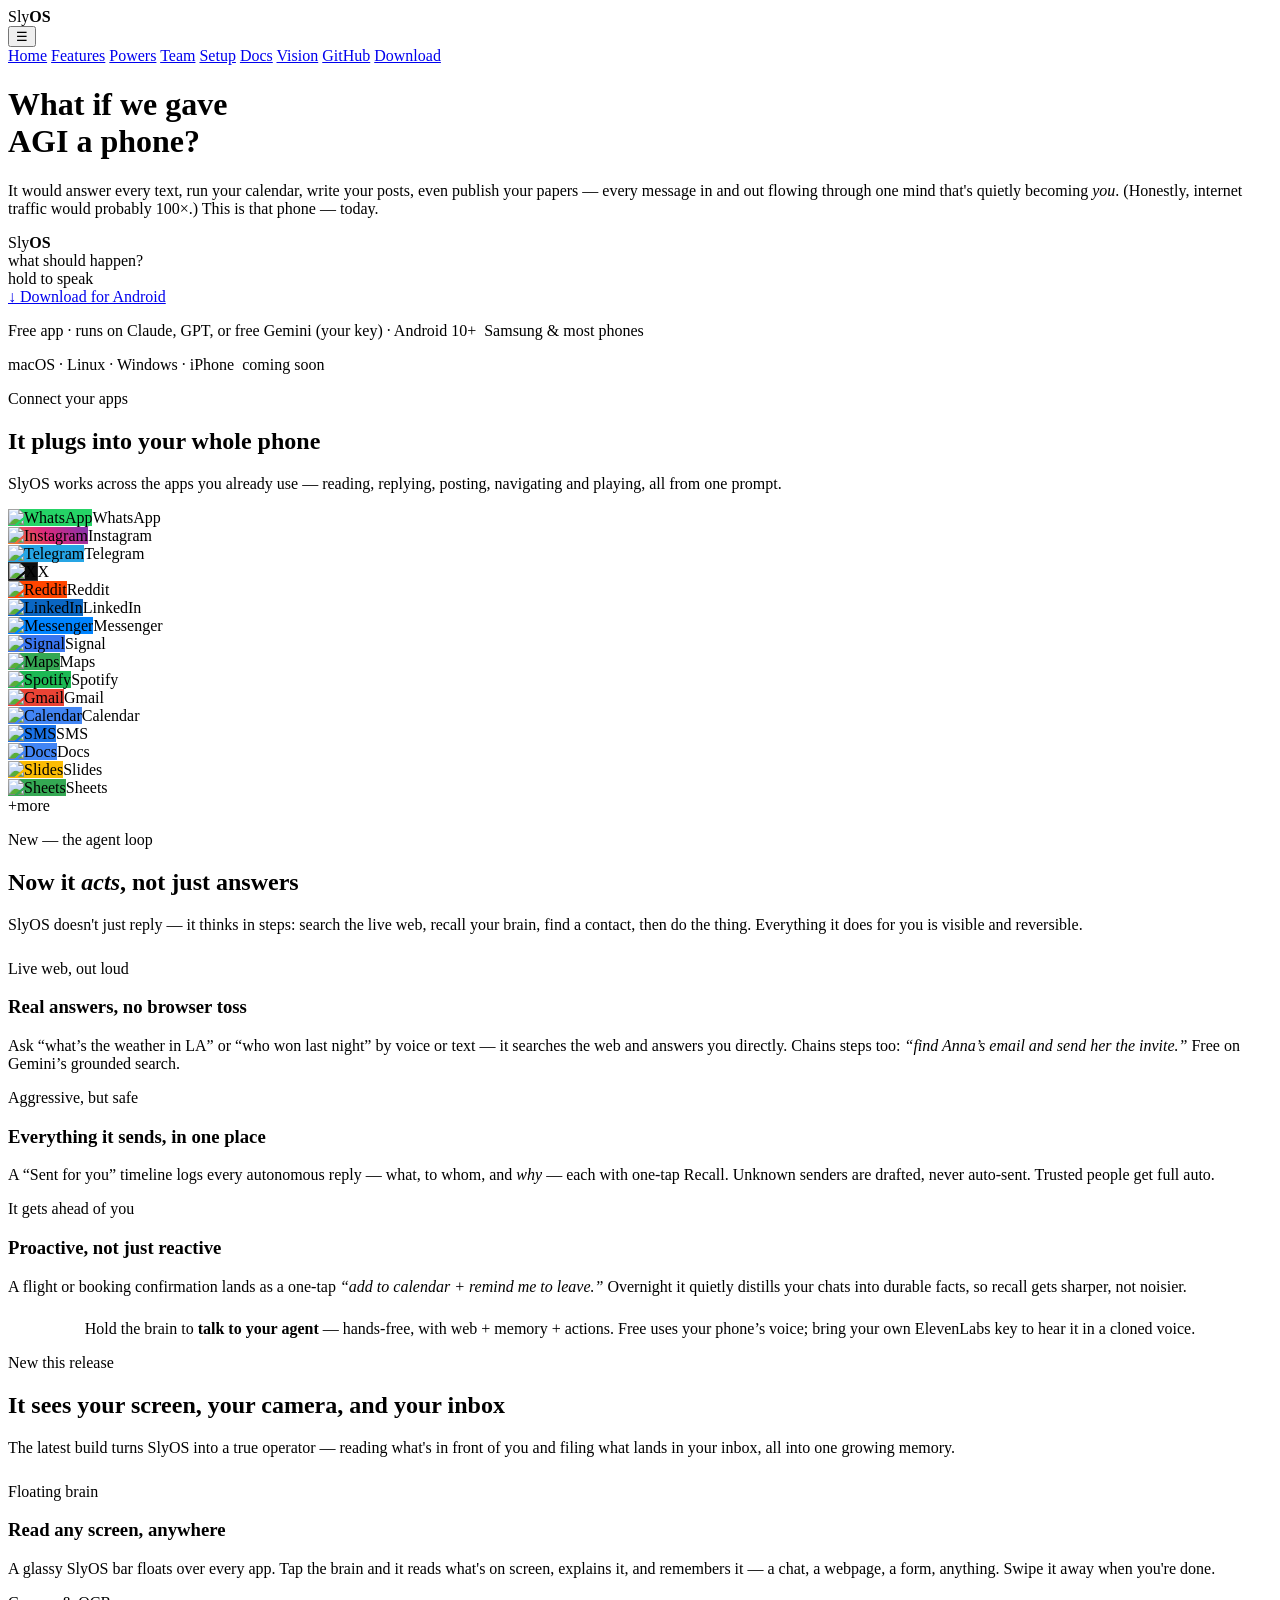
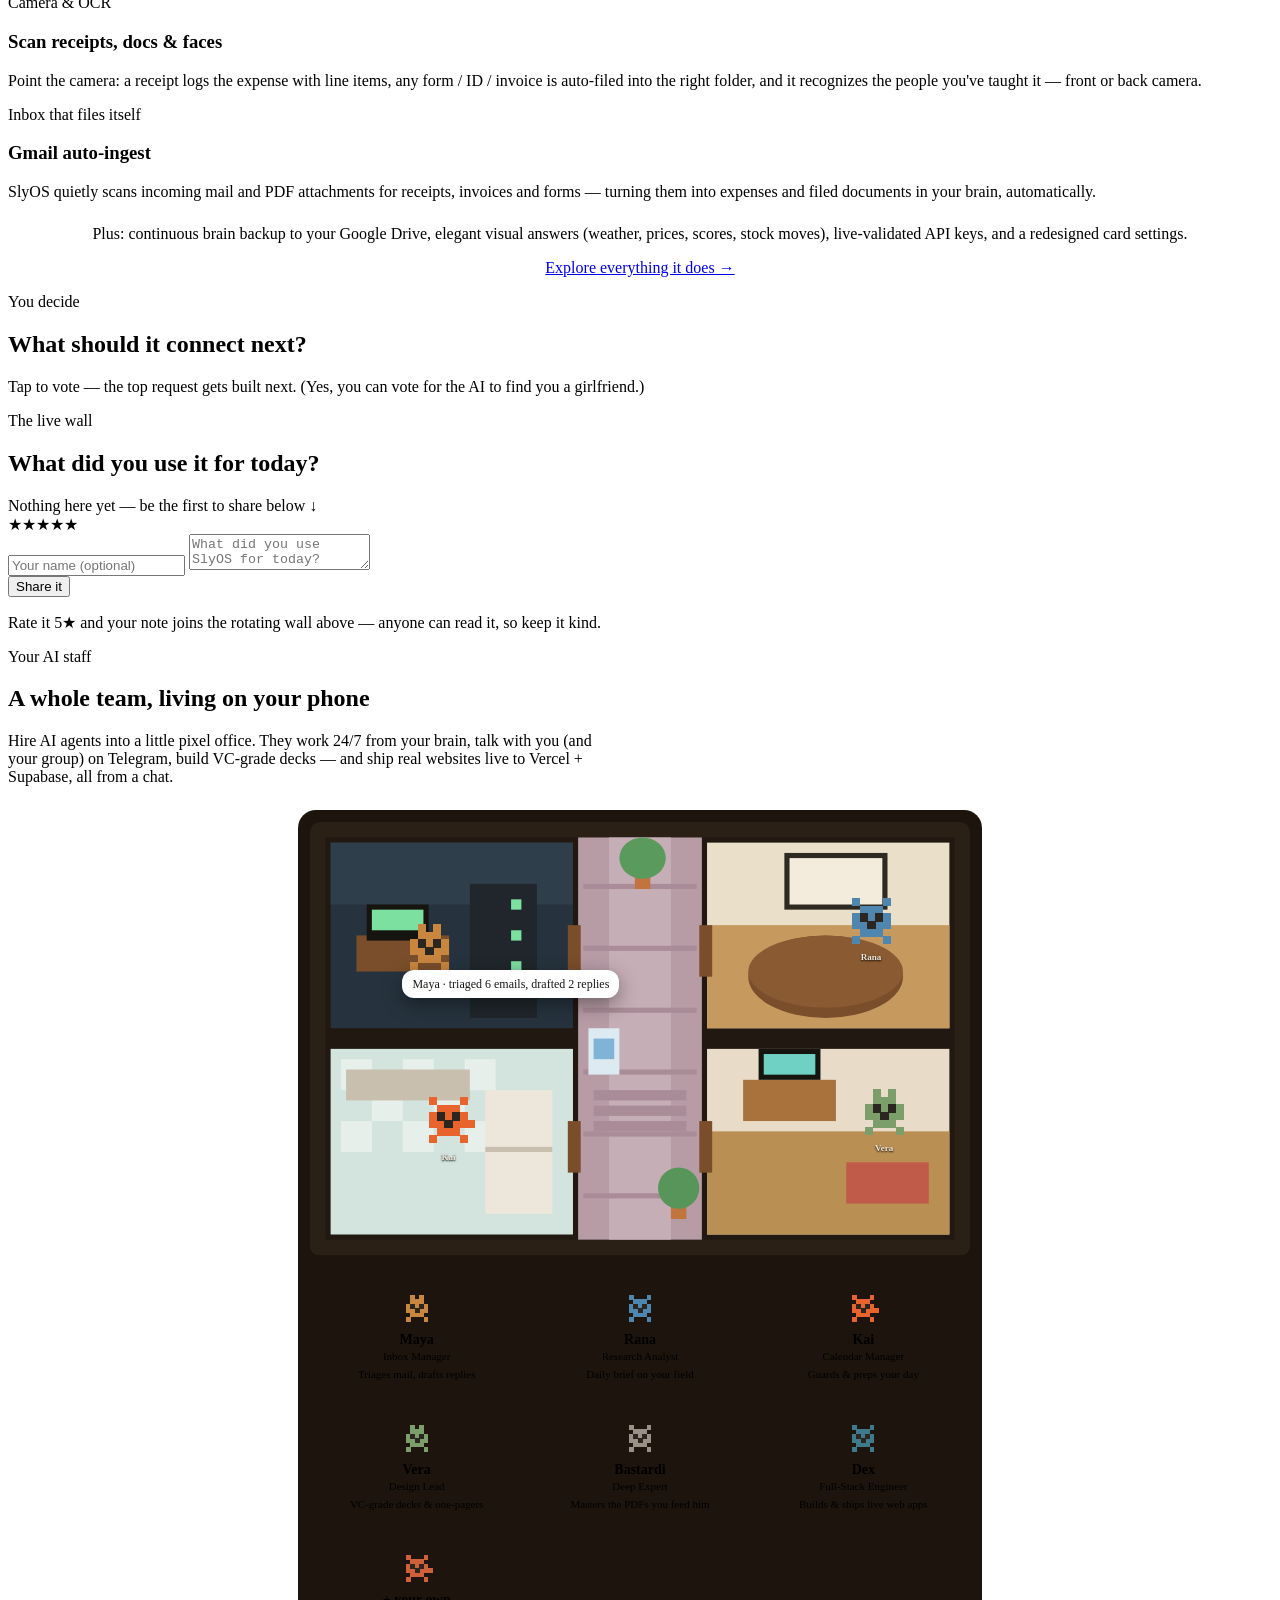
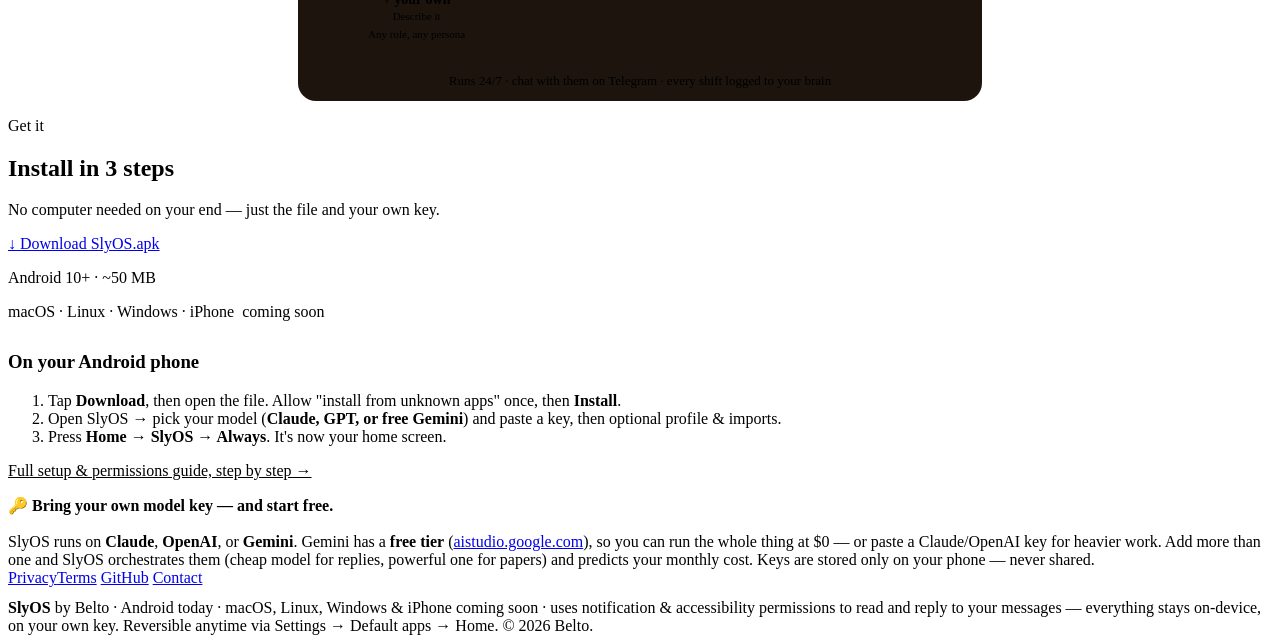
==== commit 22678a61: "Integrity batch: honest AI disclosure + setting; proprietary license consistency; SECURITY.md; priva" ====
--- a/docs/index.html
+++ b/docs/index.html
@@ -73,12 +73,6 @@
       <a class="btn" href="#get">↓ Download for Android</a>
       <p class="sub">Free app · runs on Claude, GPT, or free Gemini (your key) · Android 10+ &nbsp;<span class="pill">Samsung &amp; most phones</span></p>
       <p class="sub" style="margin-top:6px;color:var(--faint)">macOS · Linux · Windows · iPhone &nbsp;<span class="pill">coming soon</span></p>
-      <div class="stats">
-        <div><b id="msgsStat">—</b><span>messages handled</span></div>
-        <div><b id="savedStat">—</b><span>hours saved / week</span></div>
-        <div><b id="dlcount">—</b><span>downloads</span></div>
-      </div>
-      <div style="font-size:11px;color:var(--faint);margin-top:8px">measured from real daily use</div>
     </div>
   </div>
 
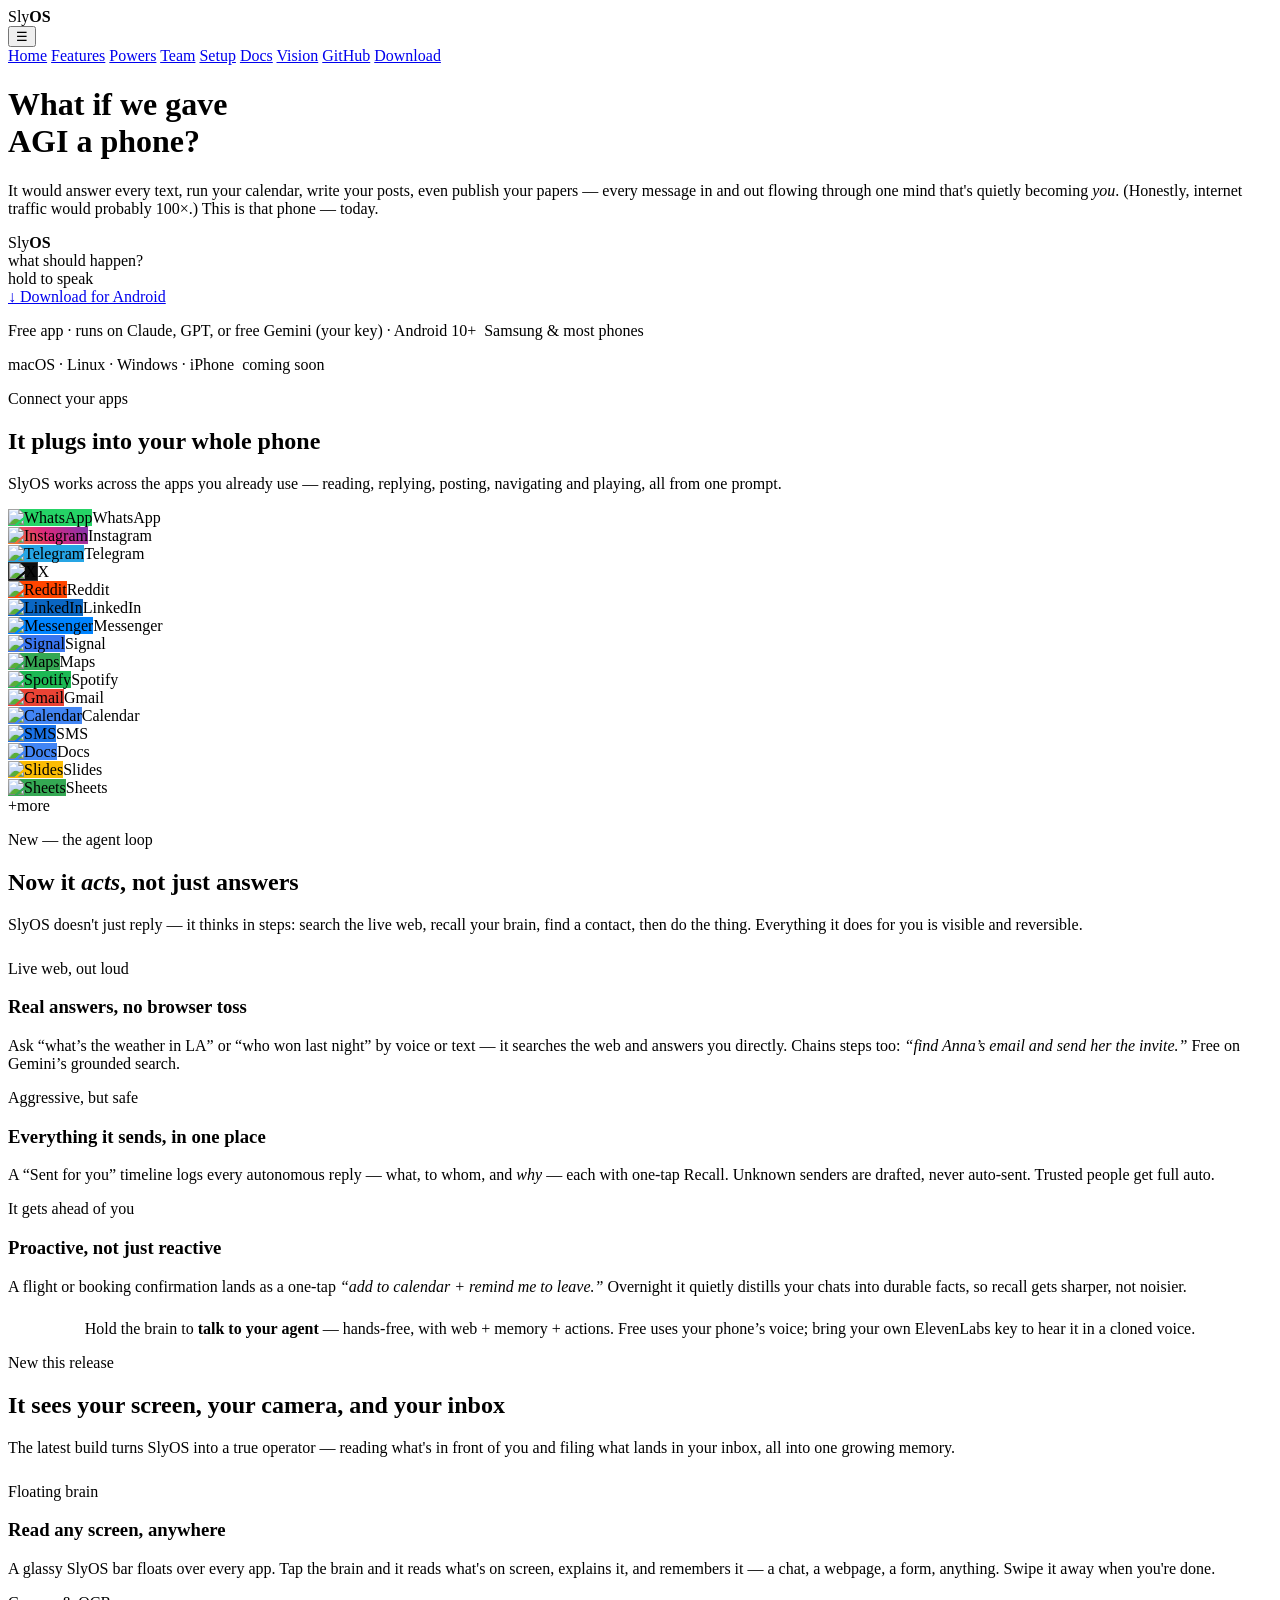
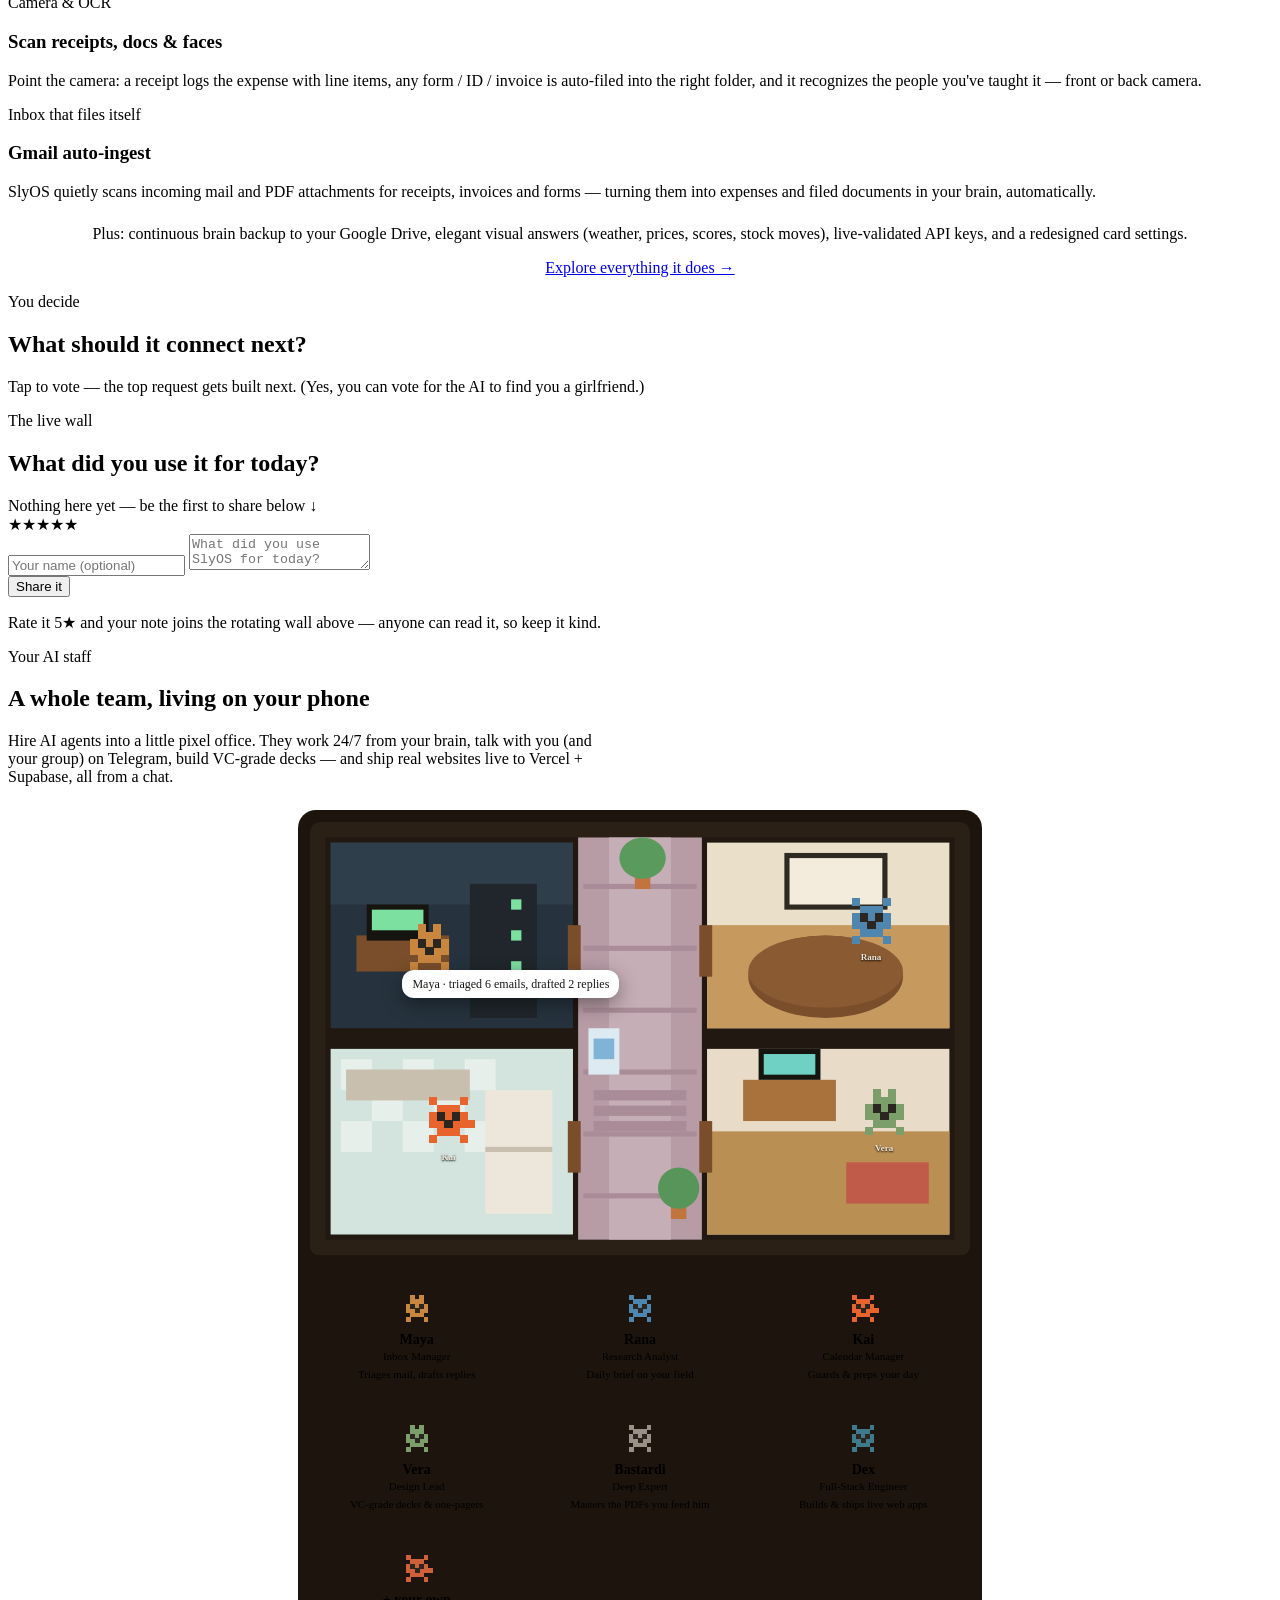
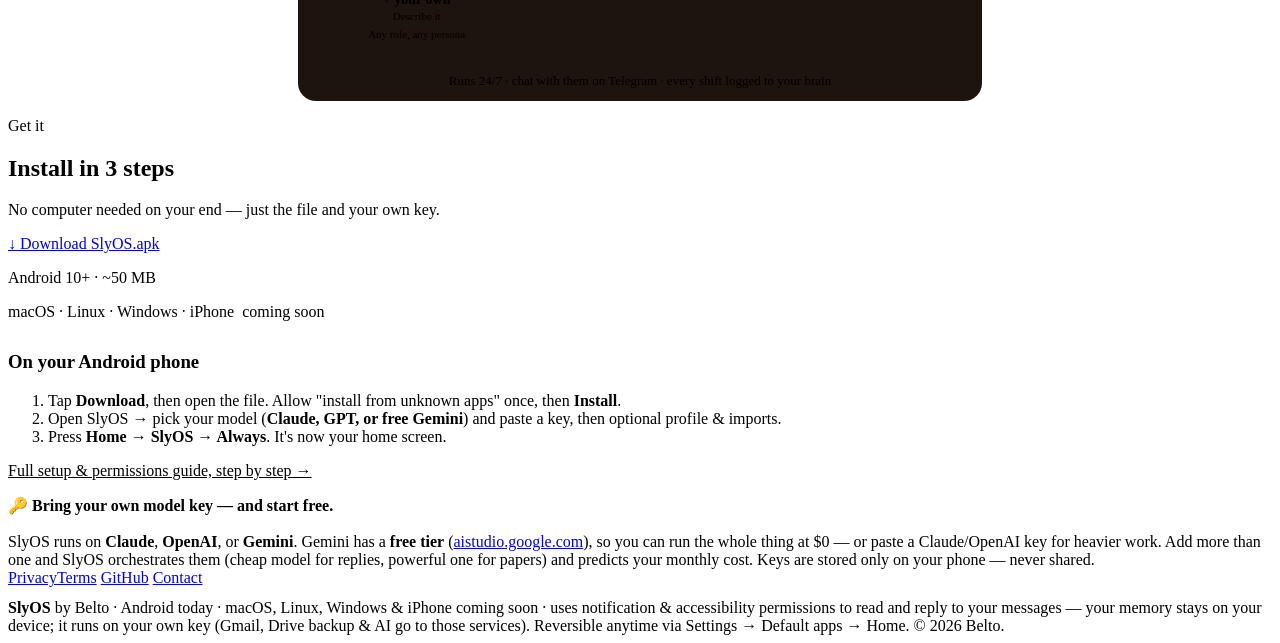
==== commit 241d1d78: "Docs integrity: license fully consistent (Proprietary, Emil Shirokikh/Belto, no MIT); qualify all 'e" ====
--- a/docs/index.html
+++ b/docs/index.html
@@ -303,7 +303,7 @@
       <a href="mailto:support@belto.world">Contact</a>
     </div>
     <strong>SlyOS</strong> by Belto · Android today · macOS, Linux, Windows &amp; iPhone coming soon · uses notification &amp; accessibility permissions to
-    read and reply to your messages — everything stays on-device, on your own key. Reversible anytime via
+    read and reply to your messages — your memory stays on your device; it runs on your own key (Gmail, Drive backup & AI go to those services). Reversible anytime via
     Settings → Default apps → Home. © 2026 Belto.
   </footer>
 
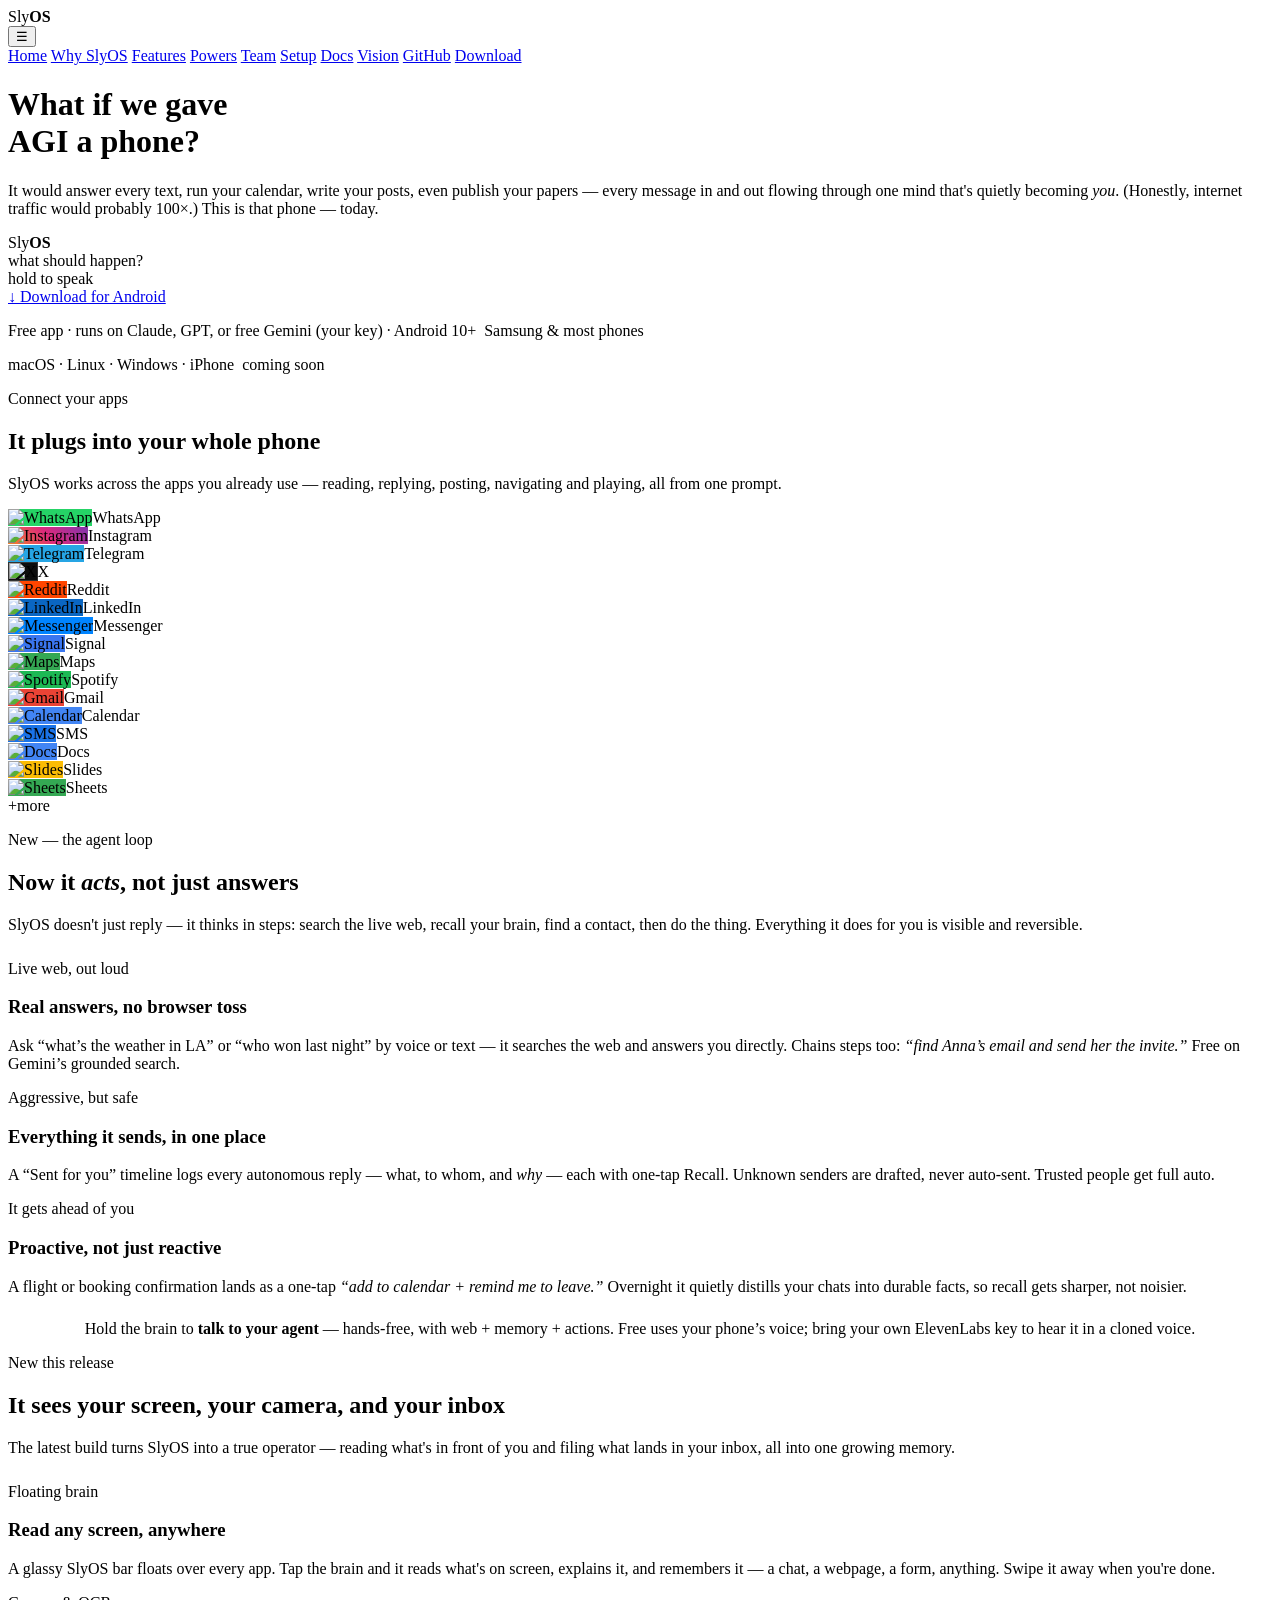
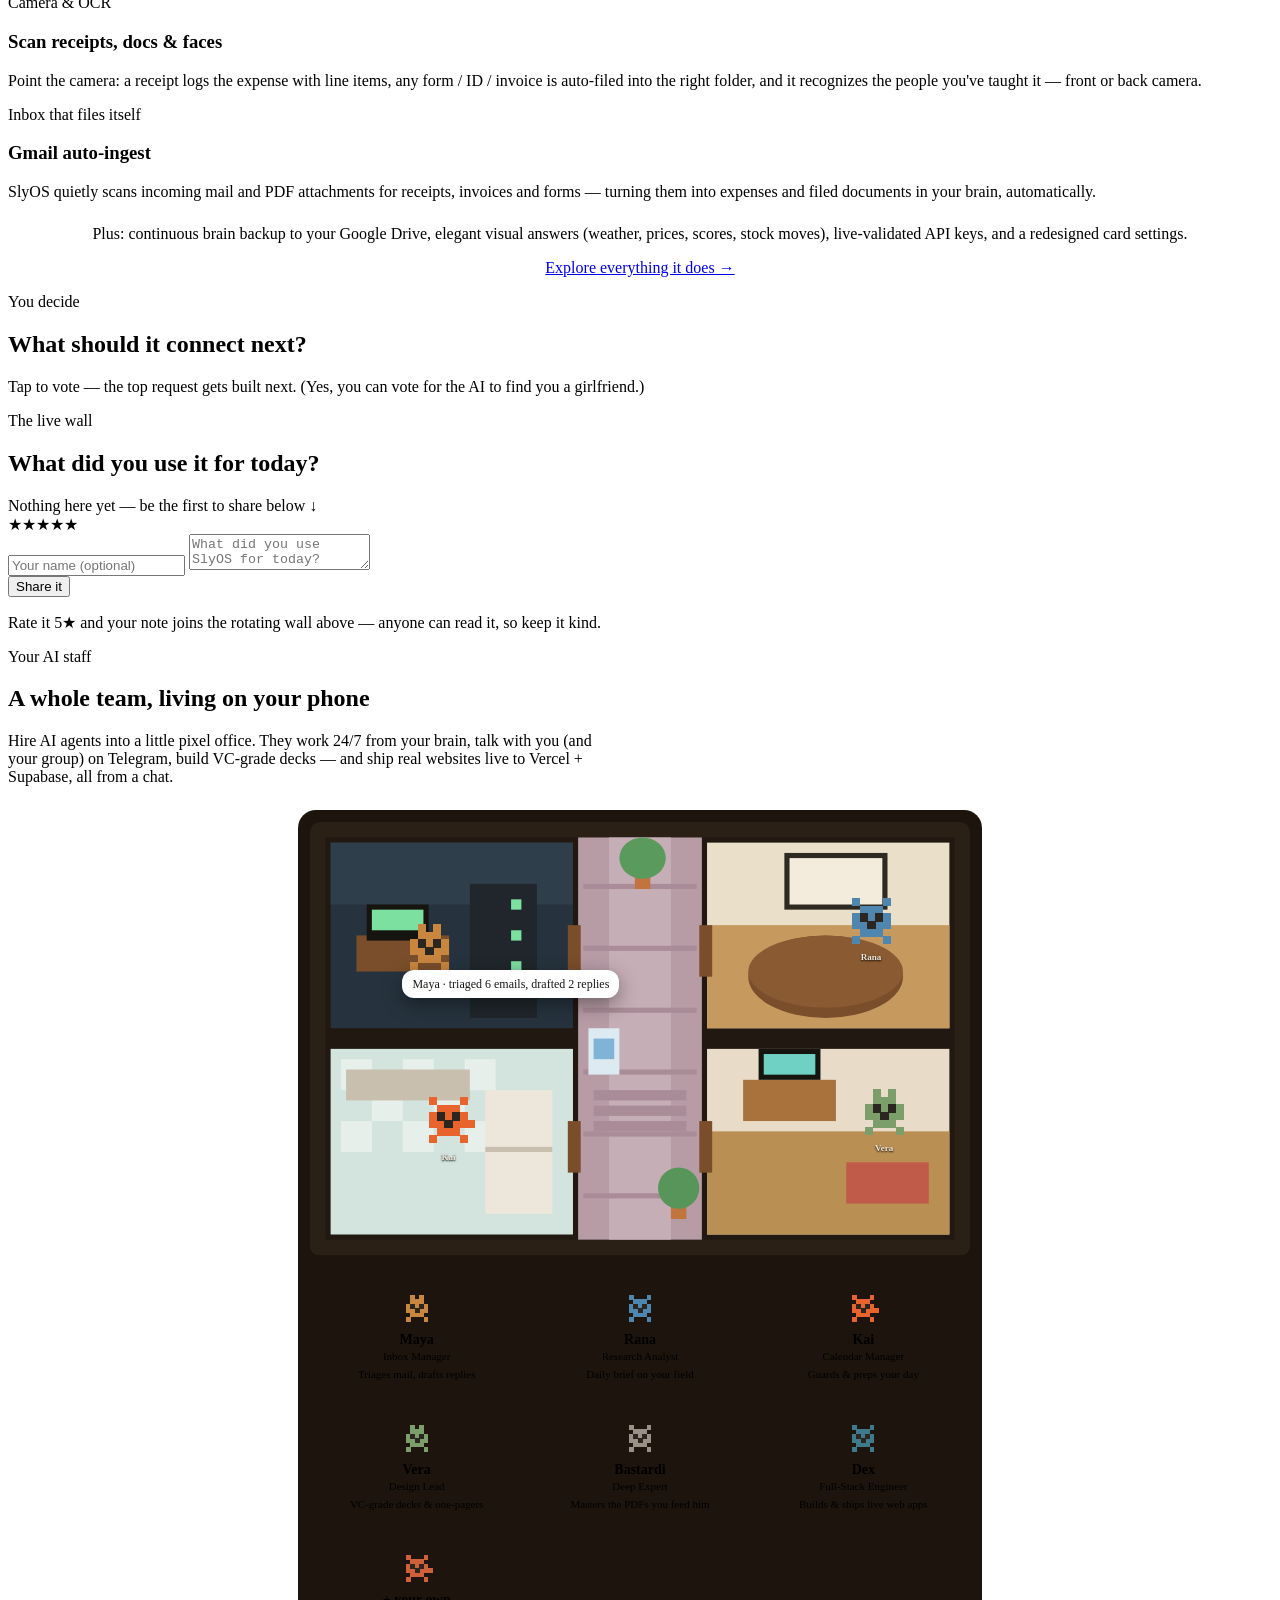
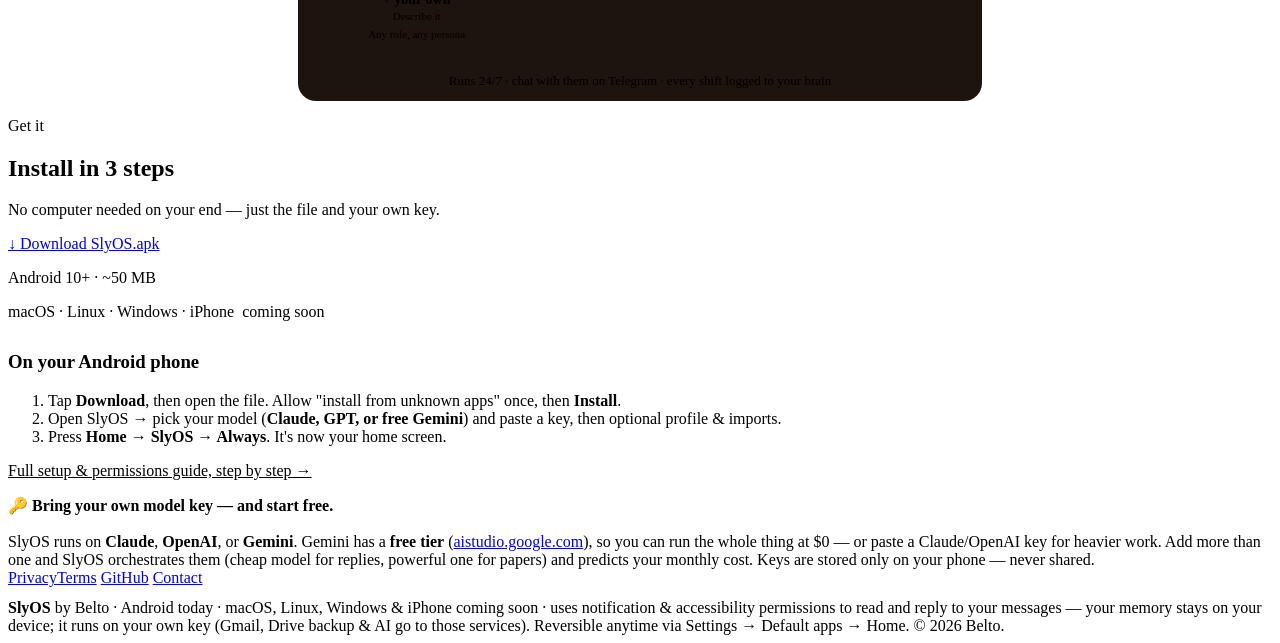
==== commit 591a361d: "Response quality: booking/Calendly link now in the answer profile (Home couldn't answer 'what's my c" ====
--- a/docs/index.html
+++ b/docs/index.html
@@ -36,6 +36,7 @@
     <button class="navtoggle" aria-label="Menu" onclick="this.parentNode.querySelector('.navlinks').classList.toggle('open')">☰</button>
     <div class="navlinks" onclick="this.classList.remove('open')">
       <a href="/">Home</a>
+      <a href="/value.html">Why SlyOS</a>
       <a href="/features.html">Features</a>
       <a href="/store.html">Powers</a>
       <a href="/#team">Team</a>
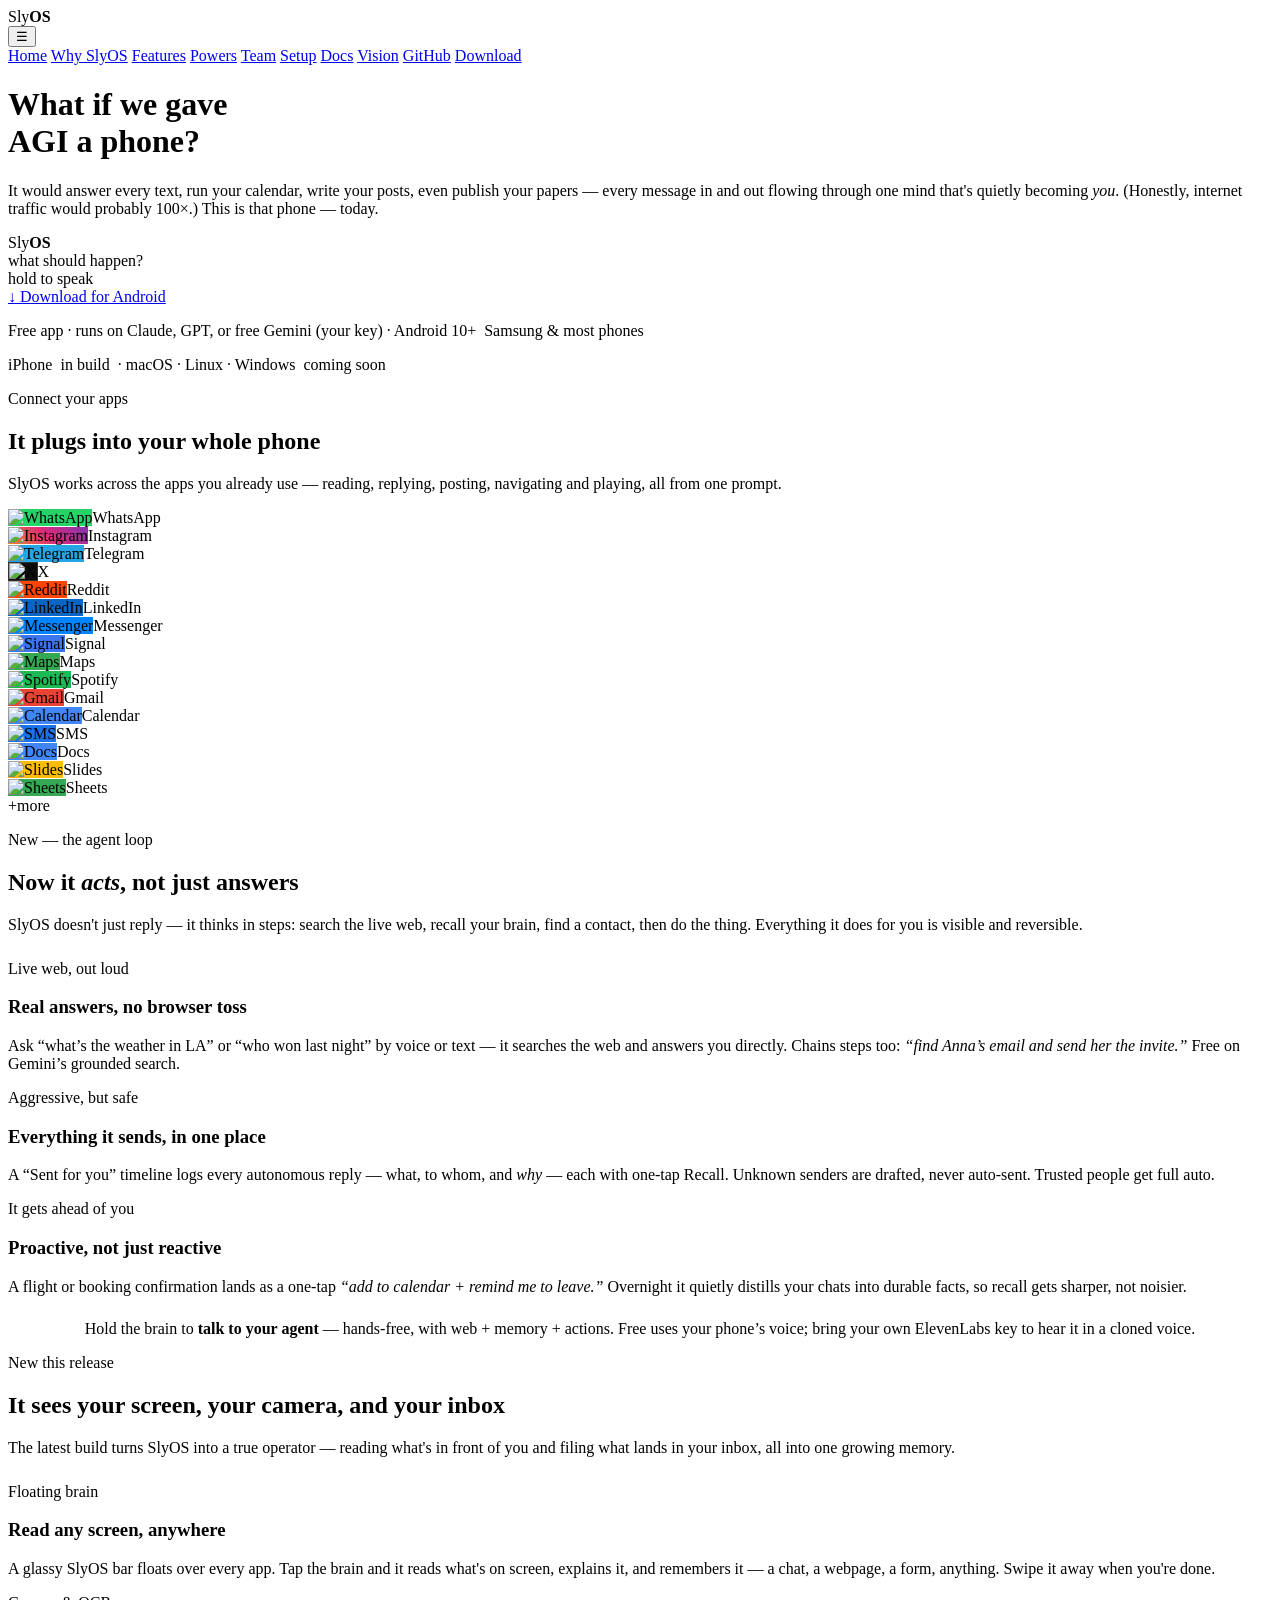
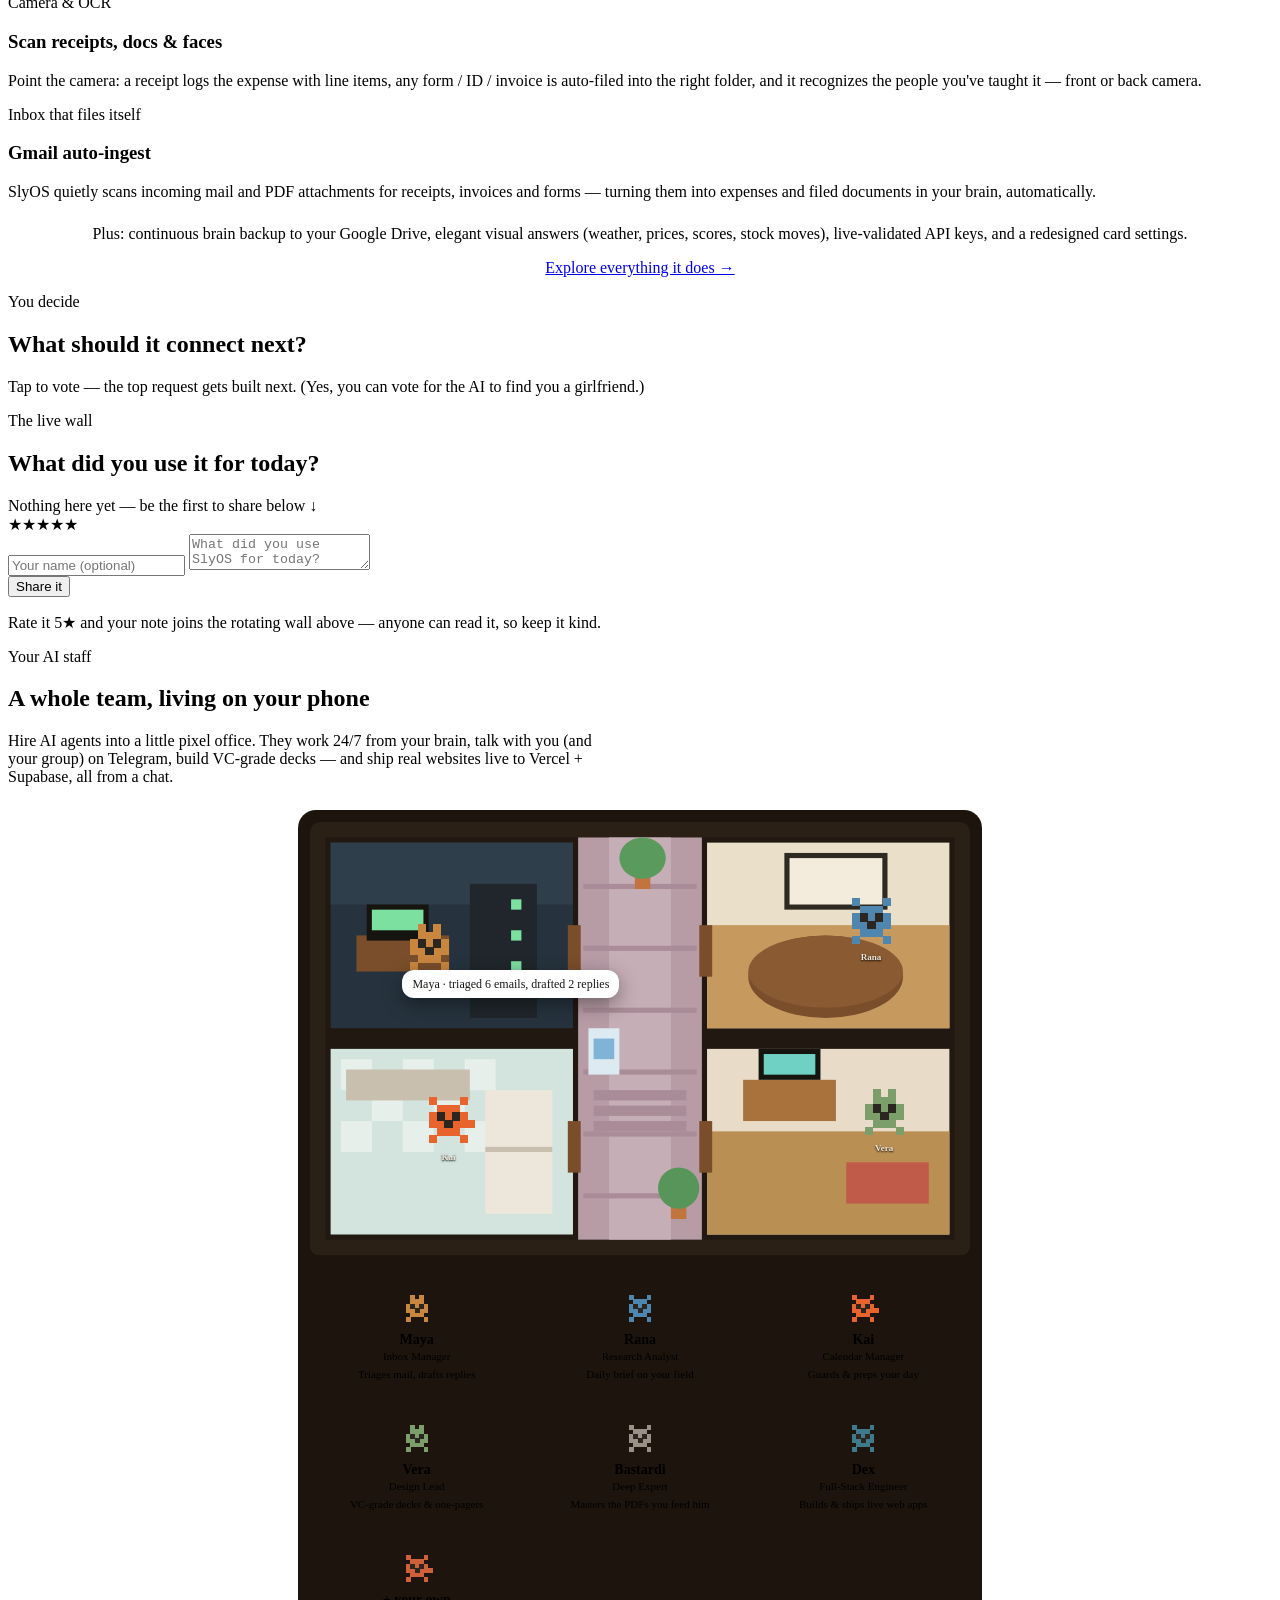
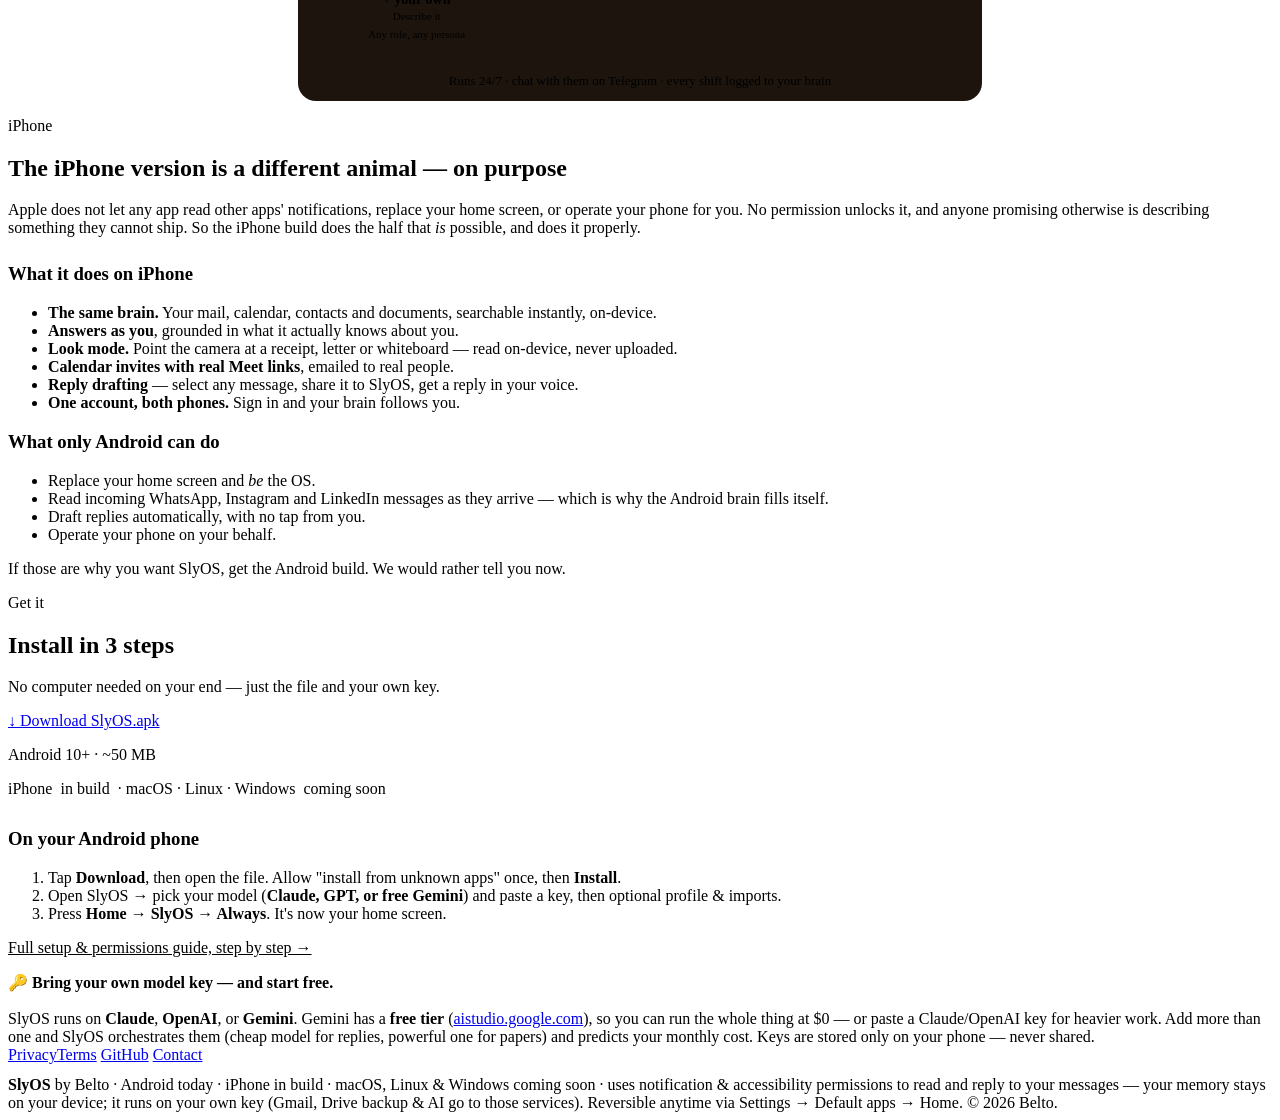
==== commit fbf23bc1: "docs(site): say what the iPhone build actually does, and what it cannot "iPhone — coming soon" promi" ====
--- a/docs/index.html
+++ b/docs/index.html
@@ -73,7 +73,7 @@
     <div class="hcta">
       <a class="btn" href="#get">↓ Download for Android</a>
       <p class="sub">Free app · runs on Claude, GPT, or free Gemini (your key) · Android 10+ &nbsp;<span class="pill">Samsung &amp; most phones</span></p>
-      <p class="sub" style="margin-top:6px;color:var(--faint)">macOS · Linux · Windows · iPhone &nbsp;<span class="pill">coming soon</span></p>
+      <p class="sub" style="margin-top:6px;color:var(--faint)">iPhone &nbsp;<span class="pill">in build</span>&nbsp; · macOS · Linux · Windows &nbsp;<span class="pill">coming soon</span></p>
     </div>
   </div>
 
@@ -270,6 +270,43 @@
     </div>
   </section>
 
+
+  <!-- IPHONE -->
+  <section id="iphone">
+    <p class="eyebrow">iPhone</p>
+    <h2>The iPhone version is a different animal — on purpose</h2>
+    <p class="muted">Apple does not let any app read other apps' notifications, replace your home screen,
+      or operate your phone for you. No permission unlocks it, and anyone promising otherwise is
+      describing something they cannot ship. So the iPhone build does the half that <em>is</em> possible,
+      and does it properly.</p>
+    <div class="row2" style="margin-top:26px">
+      <div class="card"><h3>What it does on iPhone</h3>
+        <ul>
+          <li><strong>The same brain.</strong> Your mail, calendar, contacts and documents, searchable
+            instantly, on-device.</li>
+          <li><strong>Answers as you</strong>, grounded in what it actually knows about you.</li>
+          <li><strong>Look mode.</strong> Point the camera at a receipt, letter or whiteboard — read
+            on-device, never uploaded.</li>
+          <li><strong>Calendar invites with real Meet links</strong>, emailed to real people.</li>
+          <li><strong>Reply drafting</strong> — select any message, share it to SlyOS, get a reply in
+            your voice.</li>
+          <li><strong>One account, both phones.</strong> Sign in and your brain follows you.</li>
+        </ul>
+      </div>
+      <div class="card"><h3>What only Android can do</h3>
+        <ul>
+          <li>Replace your home screen and <em>be</em> the OS.</li>
+          <li>Read incoming WhatsApp, Instagram and LinkedIn messages as they arrive — which is why the
+            Android brain fills itself.</li>
+          <li>Draft replies automatically, with no tap from you.</li>
+          <li>Operate your phone on your behalf.</li>
+        </ul>
+        <p style="margin-top:14px;color:var(--faint)">If those are why you want SlyOS, get the Android
+          build. We would rather tell you now.</p>
+      </div>
+    </div>
+  </section>
+
   <!-- GET IT -->
   <section id="get">
     <p class="eyebrow">Get it</p>
@@ -277,7 +314,7 @@
     <p class="muted">No computer needed on your end — just the file and your own key.</p>
     <a class="btn" href="https://github.com/BeltoAI/Ai_Operating_System/releases/latest/download/SlyOS.apk">↓ Download SlyOS.apk</a>
     <p class="sub">Android 10+ · ~50 MB</p>
-    <p class="sub" style="margin-bottom:30px;color:var(--faint)">macOS · Linux · Windows · iPhone &nbsp;<span class="pill">coming soon</span></p>
+    <p class="sub" style="margin-bottom:30px;color:var(--faint)">iPhone &nbsp;<span class="pill">in build</span>&nbsp; · macOS · Linux · Windows &nbsp;<span class="pill">coming soon</span></p>
     <div class="row2">
       <div class="card"><h3>On your Android phone</h3>
         <ol>
@@ -303,7 +340,7 @@
       <a href="https://github.com/BeltoAI/Ai_Operating_System">GitHub</a>
       <a href="mailto:support@belto.world">Contact</a>
     </div>
-    <strong>SlyOS</strong> by Belto · Android today · macOS, Linux, Windows &amp; iPhone coming soon · uses notification &amp; accessibility permissions to
+    <strong>SlyOS</strong> by Belto · Android today · iPhone in build · macOS, Linux &amp; Windows coming soon · uses notification &amp; accessibility permissions to
     read and reply to your messages — your memory stays on your device; it runs on your own key (Gmail, Drive backup & AI go to those services). Reversible anytime via
     Settings → Default apps → Home. © 2026 Belto.
   </footer>
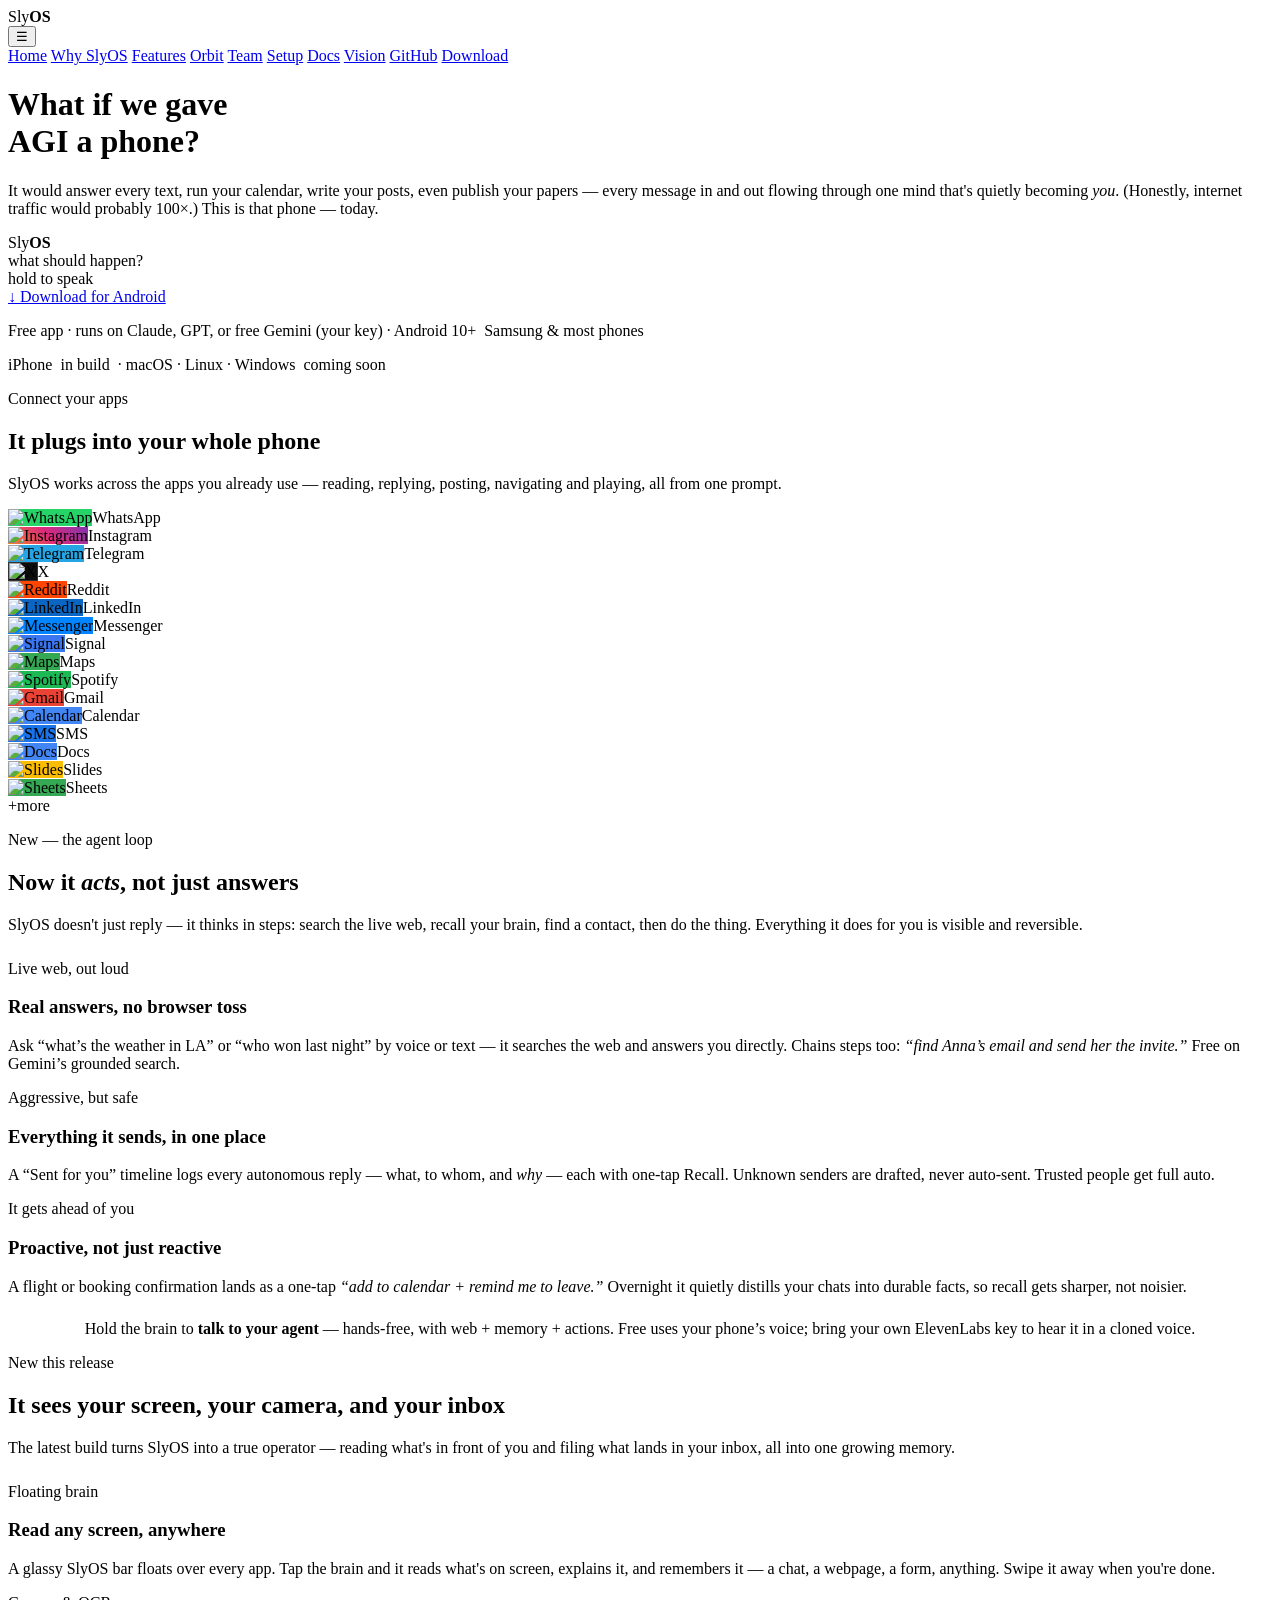
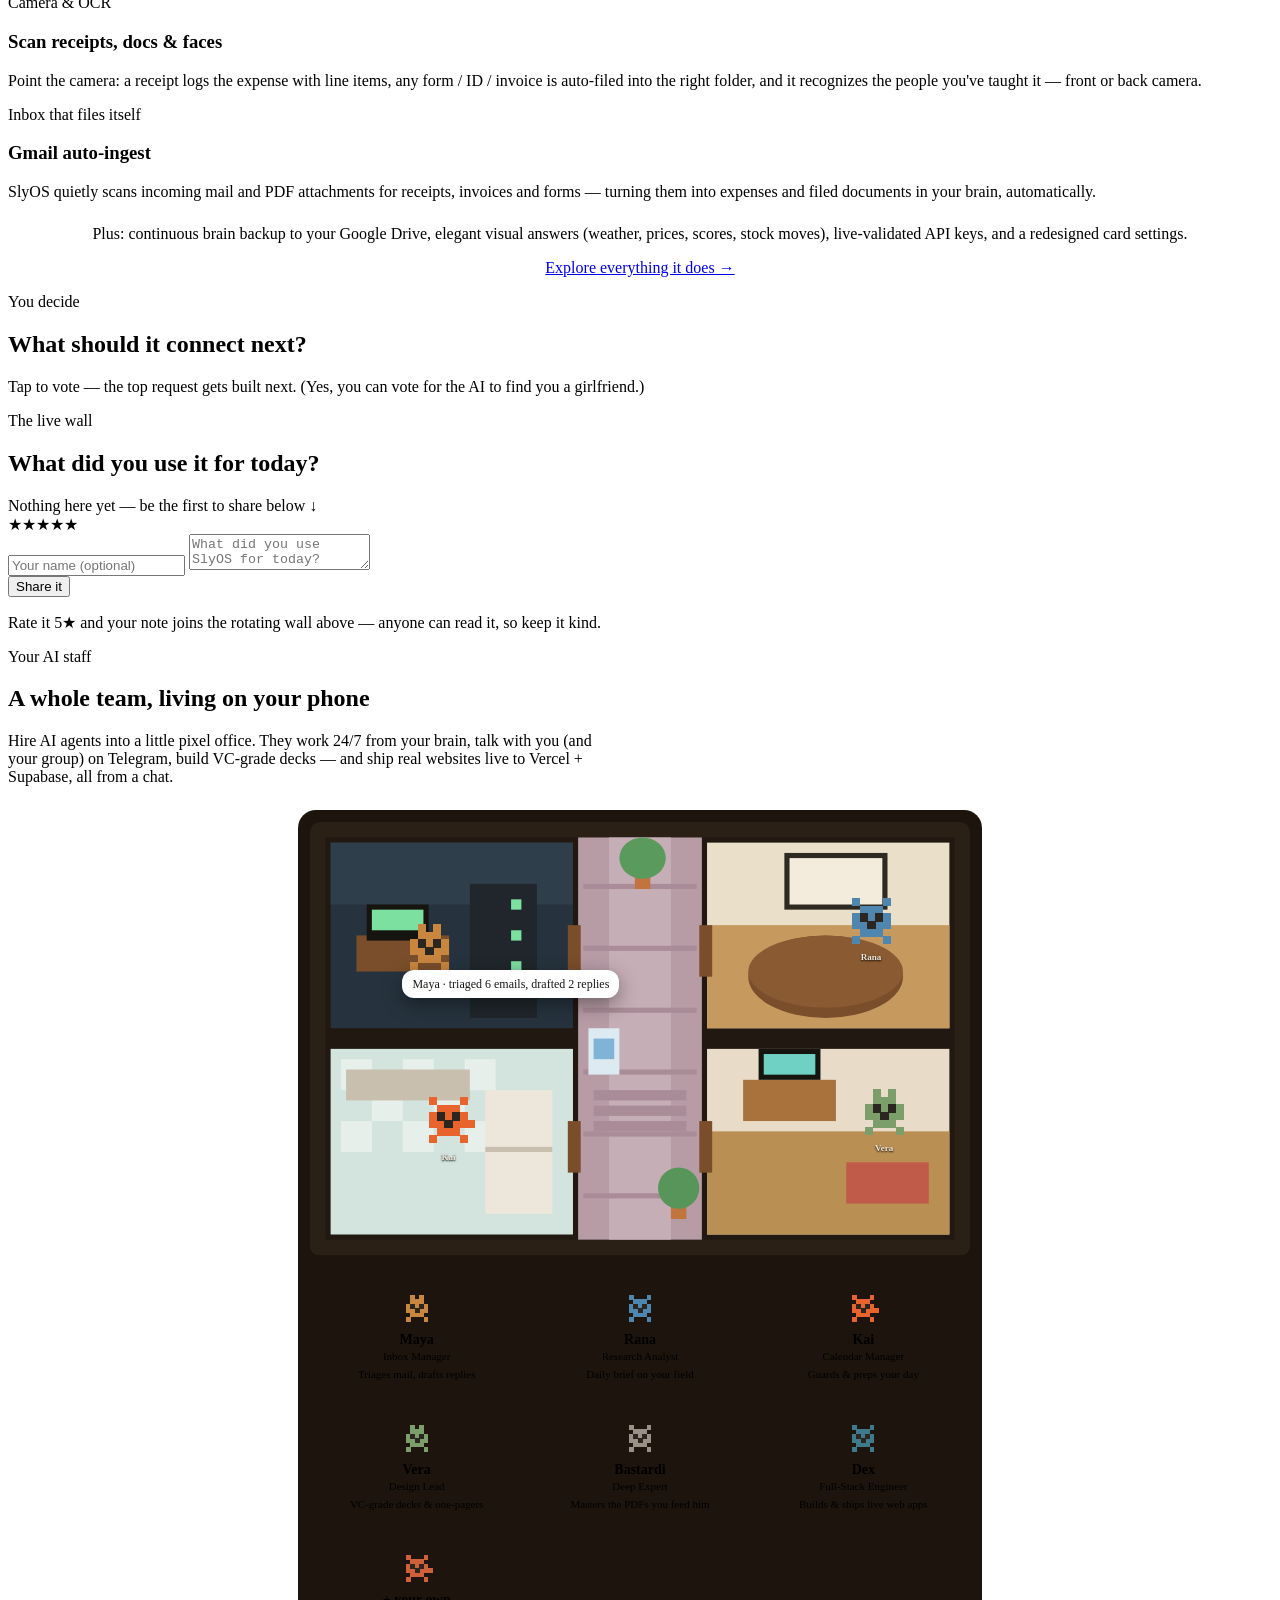
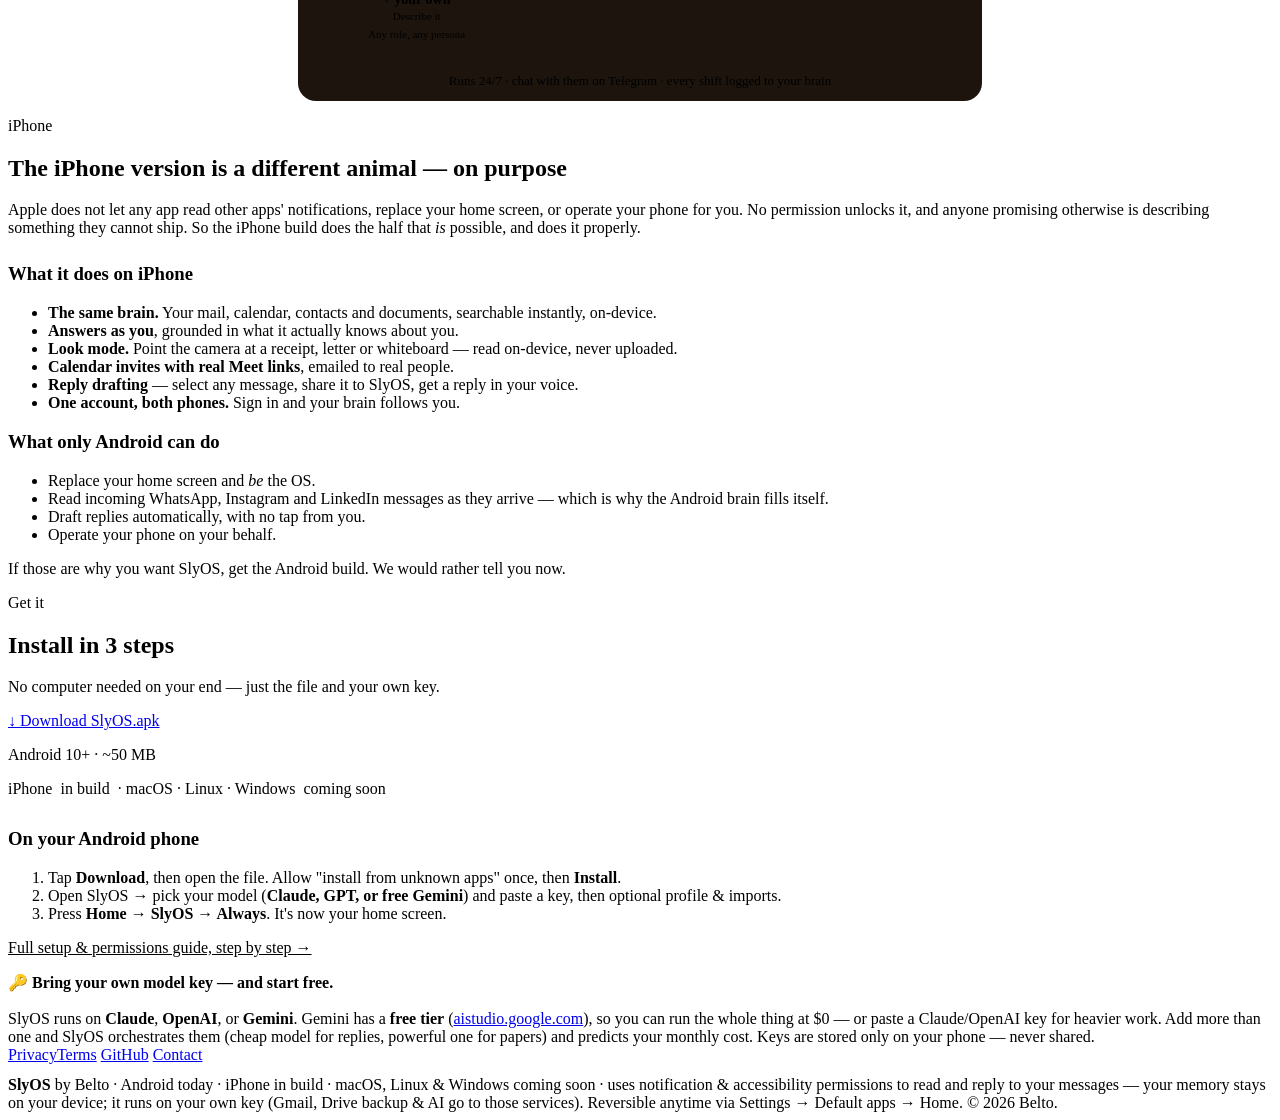
==== commit 2342be1f: "Orbit on the web, the null dot, and the network card in Now - docs/orbit.html replaces the Power sto" ====
--- a/docs/index.html
+++ b/docs/index.html
@@ -38,7 +38,7 @@
       <a href="/">Home</a>
       <a href="/value.html">Why SlyOS</a>
       <a href="/features.html">Features</a>
-      <a href="/store.html">Powers</a>
+      <a href="/orbit.html">Orbit</a>
       <a href="/#team">Team</a>
       <a href="/setup.html">Setup</a>
       <a href="/docs.html">Docs</a>
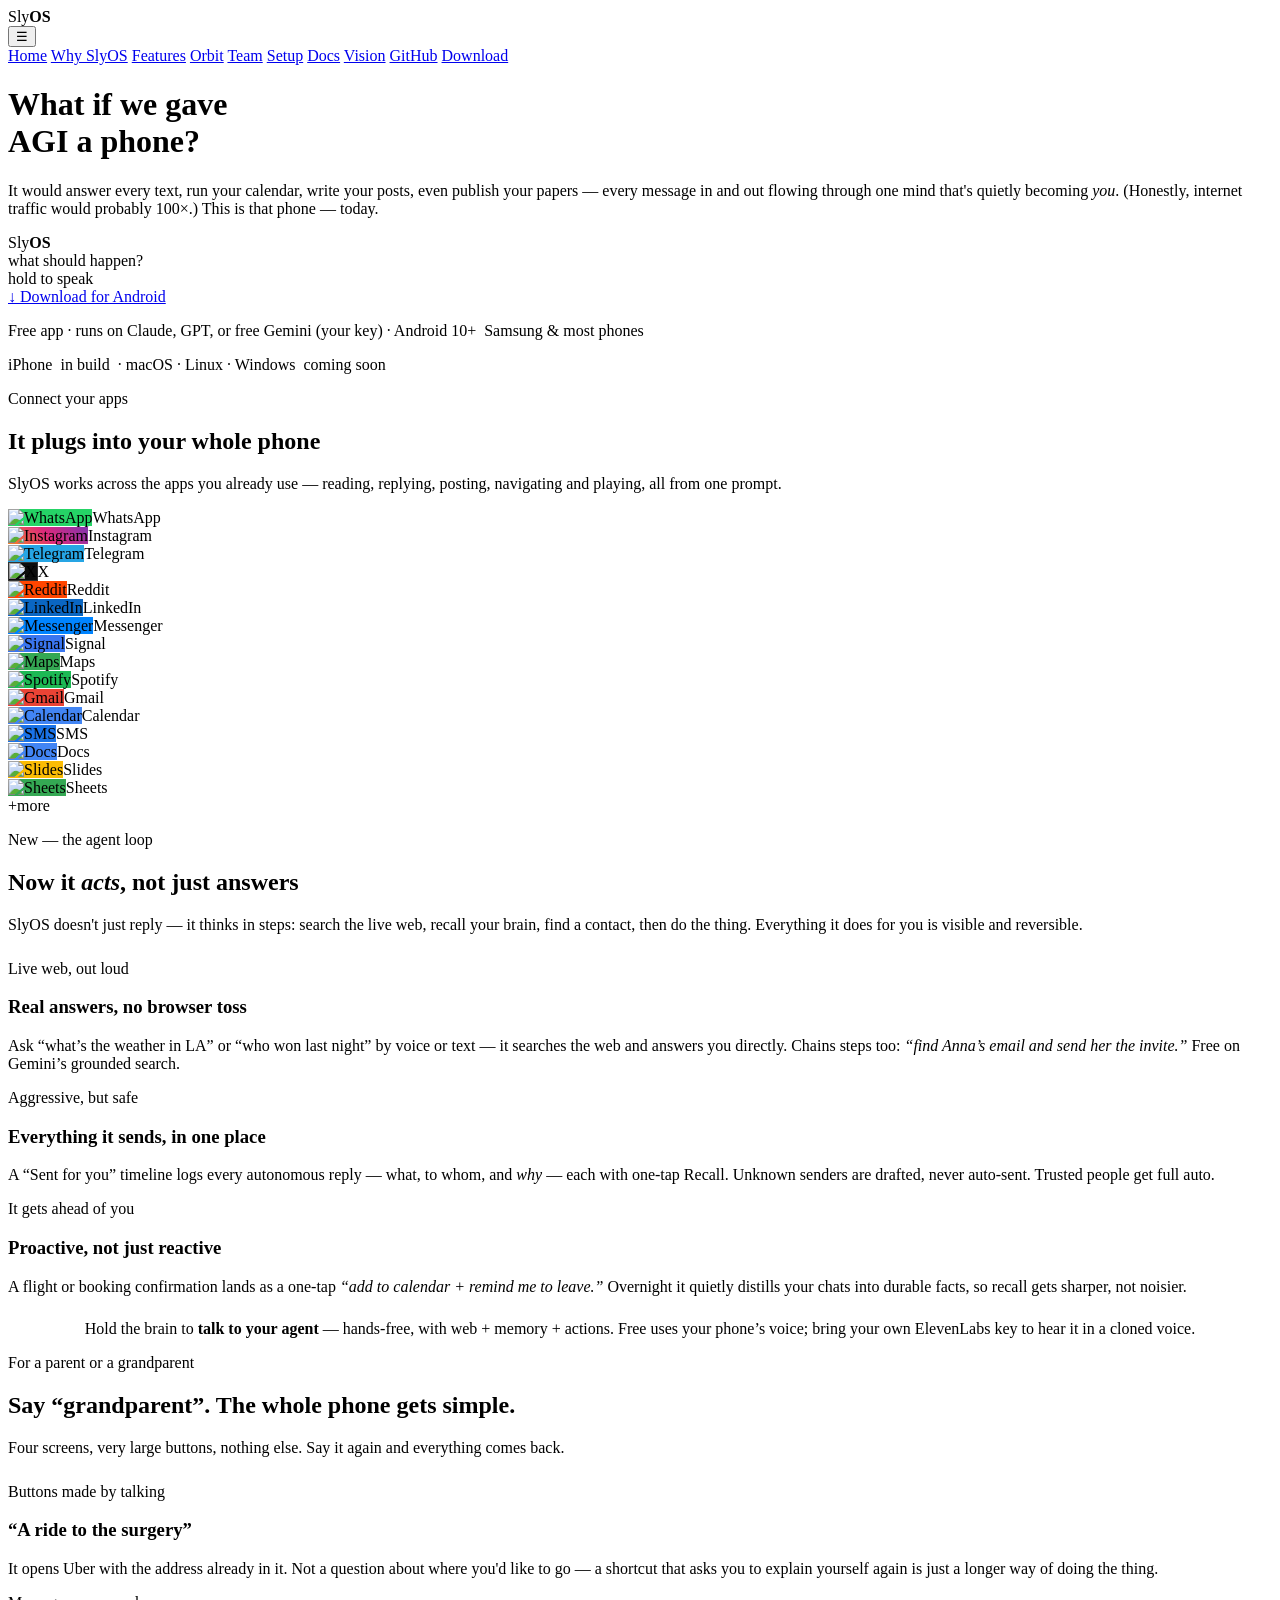
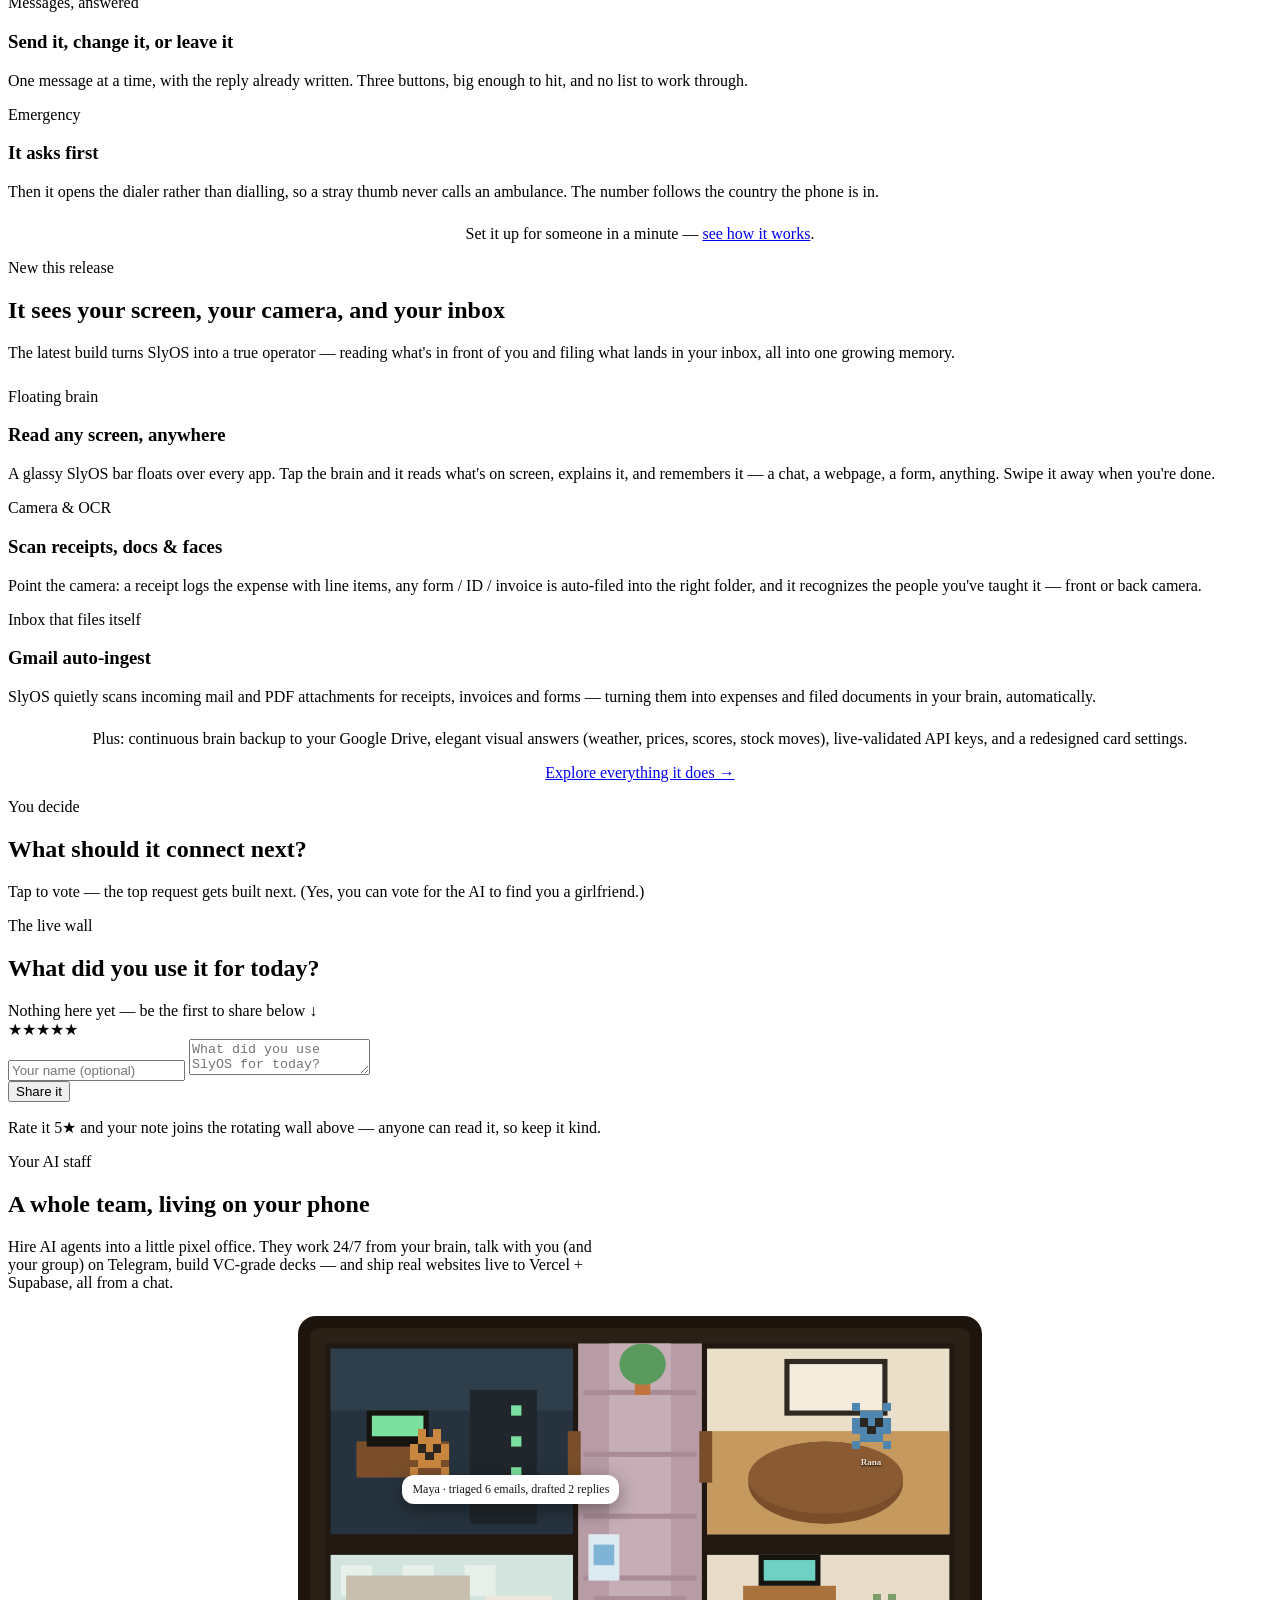
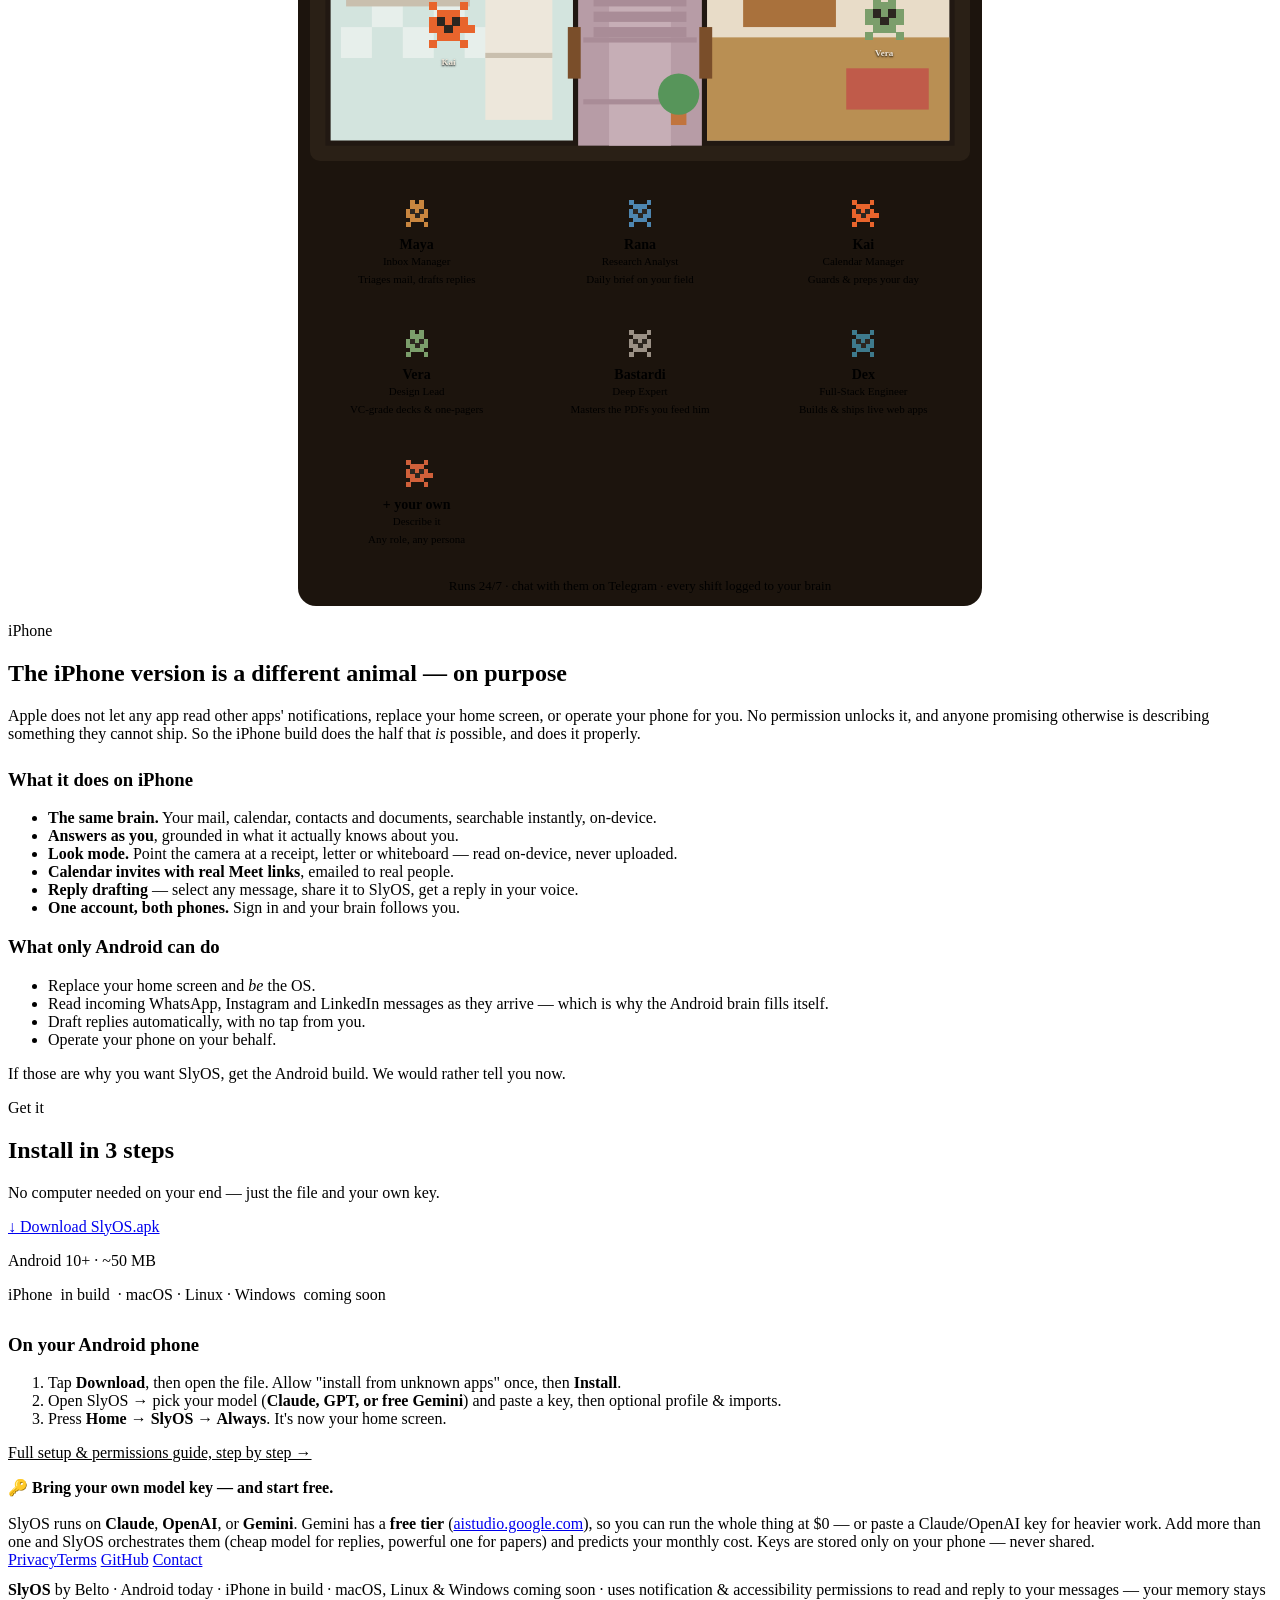
==== commit 906eb019: "Workflows that run, a daily alarm that repeats, and it on the website THE DANGEROUS ONE. setAlarm ne" ====
--- a/docs/index.html
+++ b/docs/index.html
@@ -126,6 +126,31 @@
       </div>
     </div>
     <p class="muted" style="text-align:center;margin-top:24px">Hold the brain to <b>talk to your agent</b> — hands-free, with web + memory + actions. Free uses your phone’s voice; bring your own ElevenLabs key to hear it in a cloned voice.</p>
+  </section>
+
+  <!-- SIMPLE MODE -->
+  <section id="simple">
+    <p class="eyebrow">For a parent or a grandparent</p>
+    <h2>Say “grandparent”. The whole phone gets simple.</h2>
+    <p class="muted">Four screens, very large buttons, nothing else. Say it again and everything comes back.</p>
+    <div class="demos" style="margin-top:26px">
+      <div class="card">
+        <div class="eyebrow" style="color:var(--accent)">Buttons made by talking</div>
+        <h3>“A ride to the surgery”</h3>
+        <p class="muted">It opens Uber with the address already in it. Not a question about where you'd like to go — a shortcut that asks you to explain yourself again is just a longer way of doing the thing.</p>
+      </div>
+      <div class="card">
+        <div class="eyebrow" style="color:var(--accent)">Messages, answered</div>
+        <h3>Send it, change it, or leave it</h3>
+        <p class="muted">One message at a time, with the reply already written. Three buttons, big enough to hit, and no list to work through.</p>
+      </div>
+      <div class="card">
+        <div class="eyebrow" style="color:var(--accent)">Emergency</div>
+        <h3>It asks first</h3>
+        <p class="muted">Then it opens the dialer rather than dialling, so a stray thumb never calls an ambulance. The number follows the country the phone is in.</p>
+      </div>
+    </div>
+    <p class="muted" style="text-align:center;margin-top:24px">Set it up for someone in a minute — <a href="/features.html#simple">see how it works</a>.</p>
   </section>
 
   <!-- NEW CAPABILITIES -->
